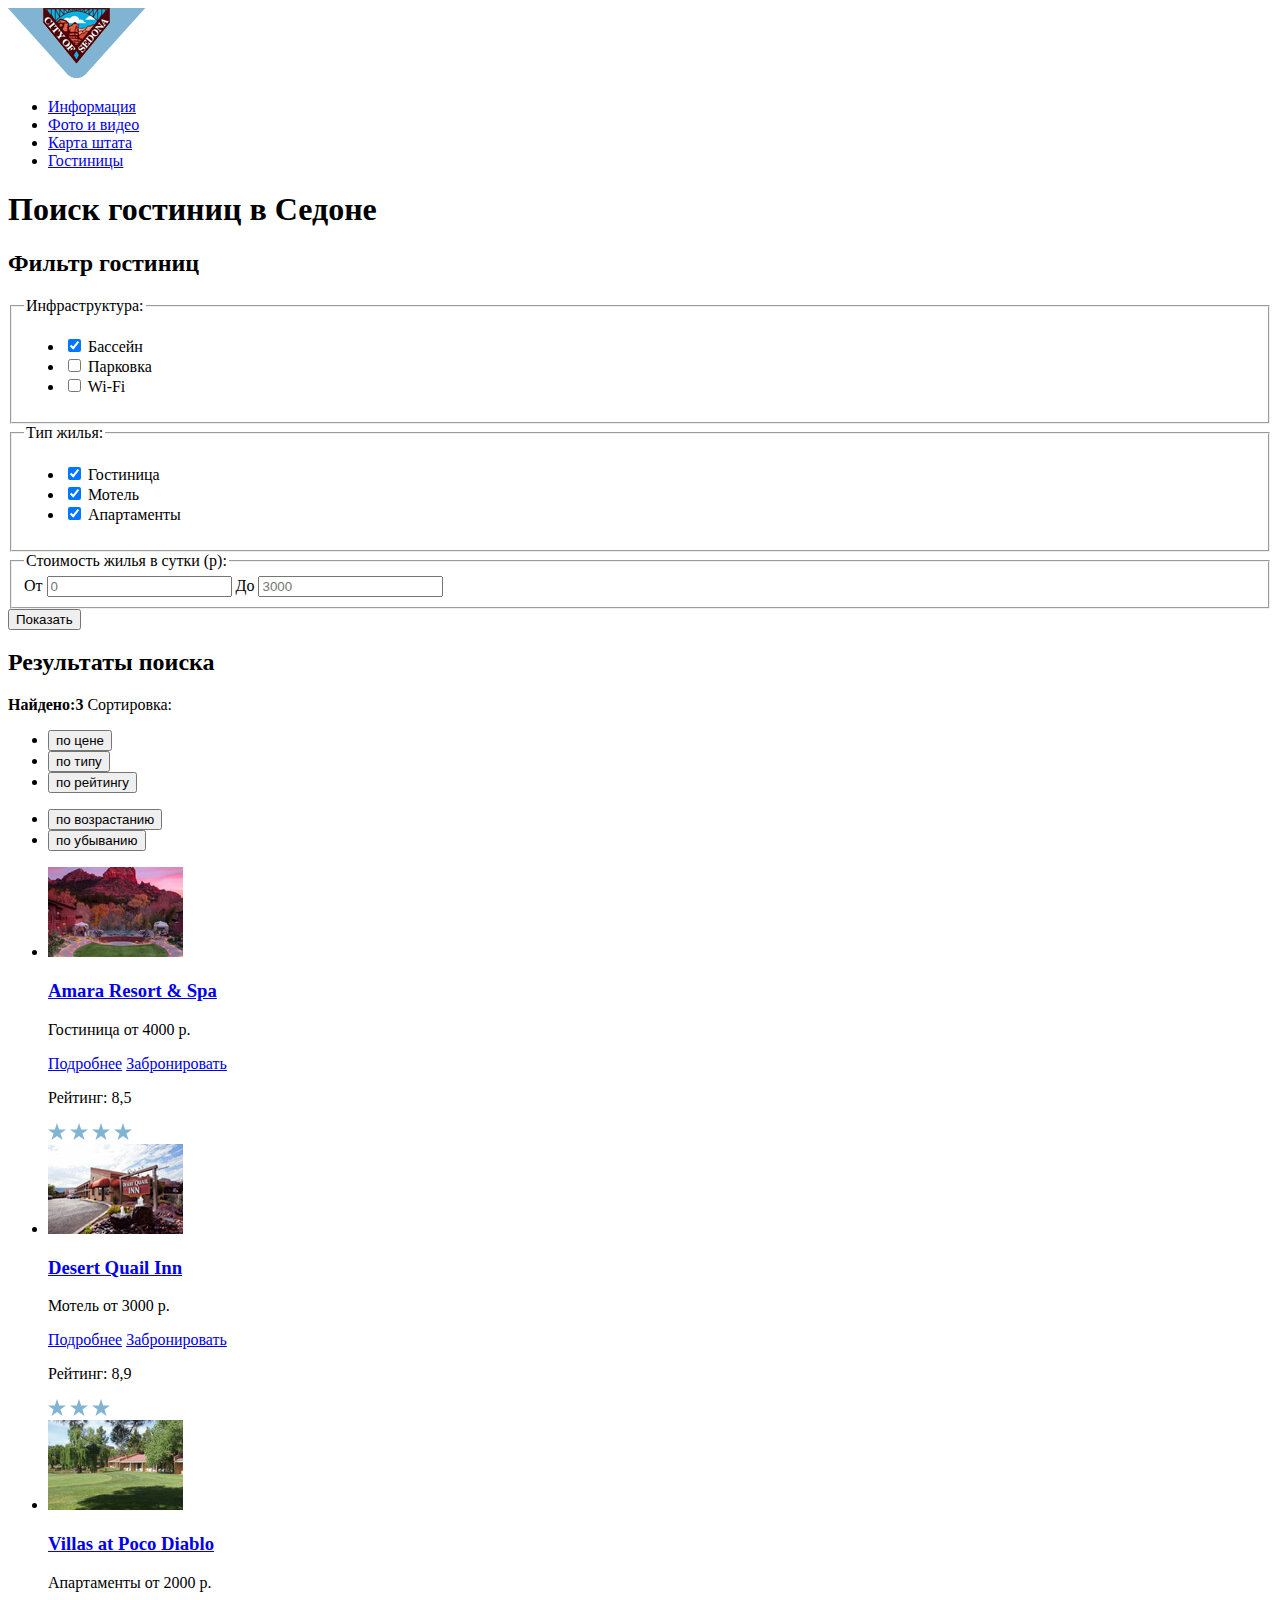
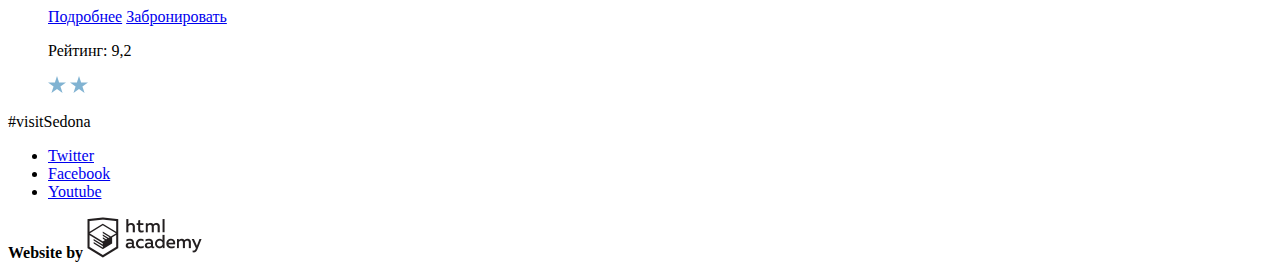
==== catalog.html @ 4663e6ba "Исправлены кнопки и метод формы" ====
<!DOCTYPE html>
<html lang="ru">
  <head>
    <meta charset="utf-8">
    <title>HTML Academy: Седона</title>
  </head>
  <body>
    <header class="main-header">
      <nav class="main-navigation">
        <a class="main-header-logo" href="index.html">
          <img src="img/logo.png" width="138" height="70" alt="Логотип Седоны">
        </a>
        <ul class="site-navigation">
          <li><a href="#">Информация</a></li>
          <li><a href="#">Фото и видео</a></li>
          <li><a href="#">Карта штата</a></li>
          <li class="site-navigation-current"><a href="catalog.html">Гостиницы</a></li>
        </ul>
      </nav>
    </header>
    <main class="container">
      <h1 class="visually-hidden">Поиск гостиниц в Седоне</h1>
      <section class="filters">
        <h2 class="visually-hidden">Фильтр гостиниц</h2>
        <form class="filter" action="https://echo.htmlacademy.ru" method="get">
          <fieldset>
            <legend>Инфраструктура:</legend>
            <ul>
              <li class="filter-option">
                <input class="visually-hidden filter-input" type="checkbox" name="swimming-pool" id="swimming-pool" checked>
                <label for="swimming-pool"> Бассейн</label>
              </li>
              <li class="filter-option">
                  <input class="visually-hidden filter-input" type="checkbox" name="parking" id="parking">
                  <label for="parking">Парковка</label>
              </li>
              <li class="filter-option">
                  <input class="visually-hidden filter-input" type="checkbox" name="internet" id="internet">
                  <label for="internet">Wi-Fi</label>
              </li>
            </ul>
          </fieldset>
          <fieldset>
            <legend>Тип жилья:</legend>
            <ul>
              <li class="filter-option">
                <input class="visually-hidden filter-input" type="checkbox" name="hotel" id="hotel" checked>
                <label for="hotel">Гостиница</label>
              </li>
              <li class="filter-option">
                  <input class="visually-hidden filter-input" type="checkbox" name="motel" id="motel" checked>
                  <label for="motel">Мотель</label>
              </li>
              <li class="filter-option">
                  <input class="visually-hidden filter-input" type="checkbox" name="appartament" id="appartament" checked>
                  <label for="appartament">Апартаменты</label>
              </li>
            </ul>
          </fieldset>
          <fieldset>
            <legend>Стоимость жилья в сутки (р):</legend>
            <label for="min-price">От</label>
            <input type="number" name="min-price" id="min-price" placeholder="0" min="0">
            <label for="max-price">До</label>
            <input type="number" name="max-price" id="max-price" placeholder="3000" min="0">
            <div class="range"></div>
          </fieldset>
          <button type="submit" class="results-button">Показать</button>
        </form>
      </section>
      <section class="results">
        <h2 class="visually-hidden">Результаты поиска</h2>
        <b>Найдено:3</b>
        <span>Сортировка:</span>
        <ul class="sorting-method">
          <li><button class="current-method" type="button">по цене</button></li>
          <li><button type="button">по типу</button></li>
          <li><button type="button">по рейтингу</button></li>
        </ul>
        <ul class="sorting-settings">
          <li><button class="current-settings" type="button">по возрастанию</button></li>
          <li><button type="button">по убыванию</button></li>
        </ul>
        <ul class="results-list">
          <li class="result-item">
            <a href="#"><img src="img/hotel-1.jpg" width="135" height="90" alt="гостиница Amara Resort & Spa"></a>
            <div class="item-description">
              <h3><a href="#">Amara Resort & Spa</a></h3>
              <p>
                <span>Гостиница</span>
                <span>от 4000 р.</span>
              </p>
              <a class="button more-button" href="#">Подробнее</a>
              <a class="button book-button" href="#">Забронировать</a>
            </div>
            <div class="item-ratings">
              <p>Рейтинг: 8,5</p>
              <div class="star-rating">
                <img src="img/★.svg" width="18" height="17" alt="4 stars">
                <img src="img/★.svg" width="18" height="17" alt="">
                <img src="img/★.svg" width="18" height="17" alt="">
                <img src="img/★.svg" width="18" height="17" alt="">
              </div>
            </div>
          </li>
          <li class="result-item">
            <a href="#"><img src="img/hotel-2.jpg" width="135" height="90" alt="мотель Desert Quail Inn"></a>
            <div class="item-description">
              <h3><a href="#">Desert Quail Inn</a></h3>
              <p>
                <span>Мотель</span>
                <span>от 3000 р.</span>
              </p>
              <a class="button more-button" href="#">Подробнее</a>
              <a class="button book-button" href="#">Забронировать</a>
            </div>
            <div class="item-ratings">
              <p>Рейтинг: 8,9</p>
              <div class="star-rating">
                <img src="img/★.svg" width="18" height="17" alt="3 stars">
                <img src="img/★.svg" width="18" height="17" alt="">
                <img src="img/★.svg" width="18" height="17" alt="">
              </div>
            </div>
          </li>
          <li class="result-item">
            <a href="#"><img src="img/hotel-3.jpg" width="135" height="90" alt="апартаменты Villas at Poco Diablo"></a>
            <div class="item-description">
              <h3><a href="#">Villas at Poco Diablo</a></h3>
              <p>
                <span>Апартаменты</span>
                <span>от 2000 р.</span>
              </p>
              <a class="button more-button" href="#">Подробнее</a>
              <a class="button book-button" href="#">Забронировать</a>
            </div>
            <div class="item-ratings">
              <p>Рейтинг: 9,2</p>
              <div class="star-rating">
                <img src="img/★.svg" width="18" height="17" alt="2 stars">
                <img src="img/★.svg" width="18" height="17" alt="">
              </div>
            </div>
          </li>
        </ul>
      </section>
    </main>

    <footer class="main-footer">
      <p class="footer-tag">#visitSedona</p>
      <ul class="footer-social">
          <li><a class="social-button" href="#">Twitter</a></li>
          <li><a class="social-button" href="#">Facebook</a></li>
          <li><a class="social-button" href="#">Youtube</a></li>
      </ul>
      <p class="footer-copyright">
        <b>Website by</b>
        <a href="https://htmlacademy.ru/intensive/htmlcss"><img src="img/academy-logo.png" width="115" height="41" alt="Страница HTML Academy"></a>
      </p>
    </footer>
  </body>
</html>
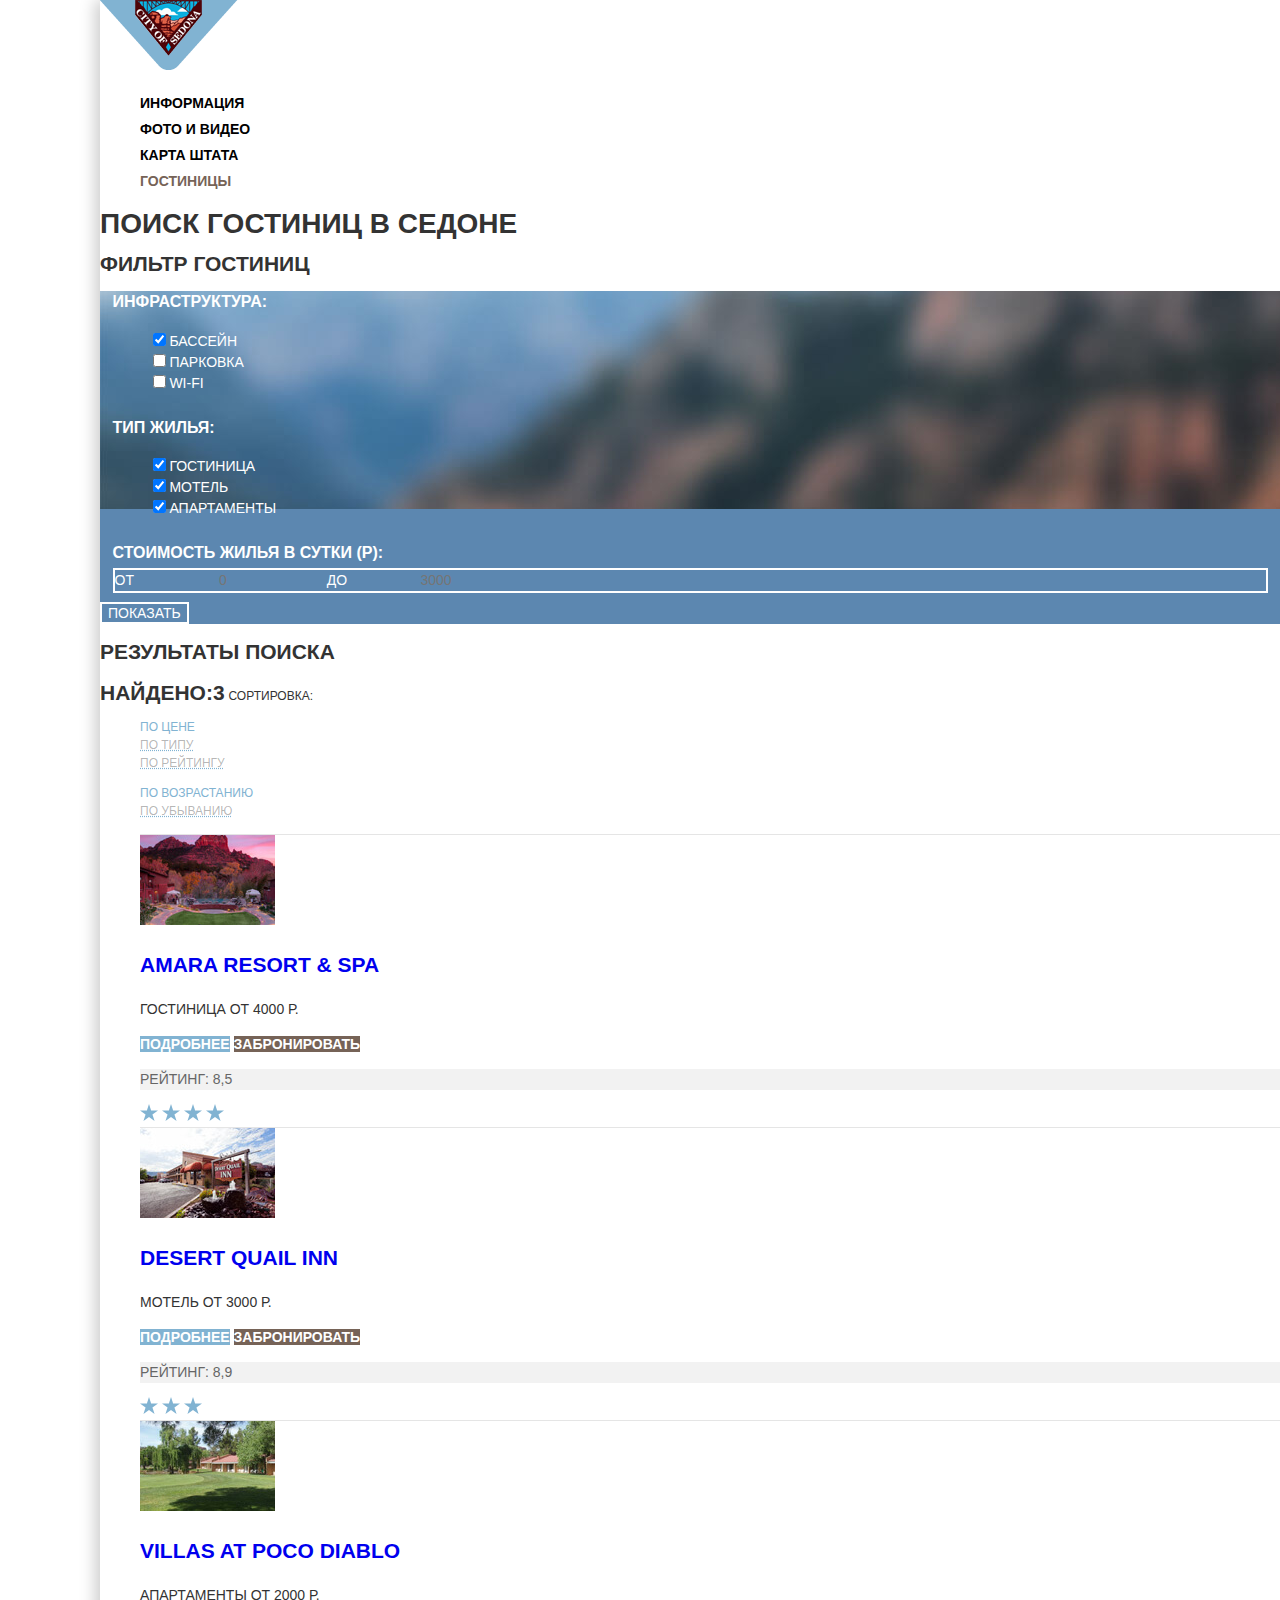
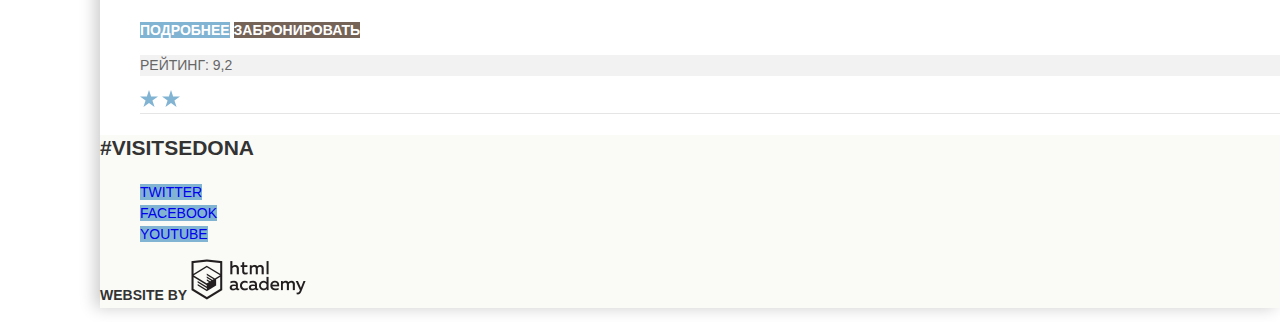
==== commit 765a382f: "Сделана базовая стилизация" ====
--- a/catalog.html
+++ b/catalog.html
@@ -3,160 +3,169 @@
   <head>
     <meta charset="utf-8">
     <title>HTML Academy: Седона</title>
+    <link href="https://fonts.googleapis.com/css?family=PT+Sans:400,700&amp;subset=cyrillic" rel="stylesheet">
+    <link rel="stylesheet" href="css/normalize.css">
+    <link rel="stylesheet" href="css/style.css">
   </head>
   <body>
-    <header class="main-header">
-      <nav class="main-navigation">
-        <a class="main-header-logo" href="index.html">
-          <img src="img/logo.png" width="138" height="70" alt="Логотип Седоны">
-        </a>
-        <ul class="site-navigation">
-          <li><a href="#">Информация</a></li>
-          <li><a href="#">Фото и видео</a></li>
-          <li><a href="#">Карта штата</a></li>
-          <li class="site-navigation-current"><a href="catalog.html">Гостиницы</a></li>
-        </ul>
-      </nav>
-    </header>
-    <main class="container">
-      <h1 class="visually-hidden">Поиск гостиниц в Седоне</h1>
-      <section class="filters">
-        <h2 class="visually-hidden">Фильтр гостиниц</h2>
-        <form class="filter" action="https://echo.htmlacademy.ru" method="get">
-          <fieldset>
-            <legend>Инфраструктура:</legend>
-            <ul>
-              <li class="filter-option">
-                <input class="visually-hidden filter-input" type="checkbox" name="swimming-pool" id="swimming-pool" checked>
-                <label for="swimming-pool"> Бассейн</label>
+    <div class="background-shadow">
+        <div class="catalog-content">
+        <header class="main-header">
+          <nav class="main-navigation">
+            <a class="main-header-logo" href="index.html">
+              <img src="img/logo.png" width="138" height="70" alt="Логотип Седоны">
+            </a>
+            <ul class="site-navigation">
+              <li><a href="#">Информация</a></li>
+              <li><a href="#">Фото и видео</a></li>
+              <li><a href="#">Карта штата</a></li>
+              <li class="site-navigation-current"><a>Гостиницы</a></li>
+            </ul>
+          </nav>
+        </header>
+        <main class="container">
+          <h1 class="visually-hidden">Поиск гостиниц в Седоне</h1>
+          <section class="filters">
+            <h2 class="visually-hidden">Фильтр гостиниц</h2>
+            <form class="filter" action="https://echo.htmlacademy.ru" method="get">
+              <fieldset>
+                <legend>Инфраструктура:</legend>
+                <ul>
+                  <li class="filter-option">
+                    <input class="visually-hidden filter-input" type="checkbox" name="swimming-pool" id="swimming-pool" checked>
+                    <label for="swimming-pool"> Бассейн</label>
+                  </li>
+                  <li class="filter-option">
+                      <input class="visually-hidden filter-input" type="checkbox" name="parking" id="parking">
+                      <label for="parking">Парковка</label>
+                  </li>
+                  <li class="filter-option">
+                      <input class="visually-hidden filter-input" type="checkbox" name="internet" id="internet">
+                      <label for="internet">Wi-Fi</label>
+                  </li>
+                </ul>
+              </fieldset>
+              <fieldset>
+                <legend>Тип жилья:</legend>
+                <ul>
+                  <li class="filter-option">
+                    <input class="visually-hidden filter-input" type="checkbox" name="hotel" id="hotel" checked>
+                    <label for="hotel">Гостиница</label>
+                  </li>
+                  <li class="filter-option">
+                      <input class="visually-hidden filter-input" type="checkbox" name="motel" id="motel" checked>
+                      <label for="motel">Мотель</label>
+                  </li>
+                  <li class="filter-option">
+                      <input class="visually-hidden filter-input" type="checkbox" name="appartament" id="appartament" checked>
+                      <label for="appartament">Апартаменты</label>
+                  </li>
+                </ul>
+              </fieldset>
+              <fieldset>
+                <legend>Стоимость жилья в сутки (р):</legend>
+                <div class="filter-group">
+                  <label for="min-price">От</label>
+                  <input class="filter-range" type="number" name="min-price" id="min-price" placeholder="0" min="0">
+                  <label for="max-price">До</label>
+                  <input class="filter-range" type="number" name="max-price" id="max-price" placeholder="3000" min="0">
+                </div>
+                <div class="range"></div>
+              </fieldset>
+              <button type="submit" class="results-button">Показать</button>
+            </form>
+          </section>
+          <section class="results">
+            <h2 class="visually-hidden">Результаты поиска</h2>
+            <b>Найдено:3</b>
+            <span>Сортировка:</span>
+            <ul class="sorting-settings">
+              <li><a class="current-sorting">по цене</a></li>
+              <li><a class="sorting-button" href="#">по типу</a></li>
+              <li><a class="sorting-button" href="#">по рейтингу</a></li>
+            </ul>
+            <ul class="sorting-settings">
+              <li class="current-sorting"><a>по возрастанию</a></li>
+              <li><a class="sorting-button" href="#">по убыванию</a></li>
+            </ul>
+            <ul class="results-list">
+              <li class="result-item">
+                <a href="#"><img src="img/hotel-1.jpg" width="135" height="90" alt="гостиница Amara Resort & Spa"></a>
+                <div class="item-description">
+                  <h3 class="item-name"><a href="#">Amara Resort & Spa</a></h3>
+                  <p>
+                    <span>Гостиница</span>
+                    <span>от 4000 р.</span>
+                  </p>
+                  <a class="more-button" href="#">Подробнее</a>
+                  <a class="book-button" href="#">Забронировать</a>
+                </div>
+                <div class="item-ratings">
+                  <p>Рейтинг: 8,5</p>
+                  <div class="star-rating">
+                    <img src="img/★.svg" width="18" height="17" alt="4 stars">
+                    <img src="img/★.svg" width="18" height="17" alt="">
+                    <img src="img/★.svg" width="18" height="17" alt="">
+                    <img src="img/★.svg" width="18" height="17" alt="">
+                  </div>
+                </div>
               </li>
-              <li class="filter-option">
-                  <input class="visually-hidden filter-input" type="checkbox" name="parking" id="parking">
-                  <label for="parking">Парковка</label>
+              <li class="result-item">
+                <a href="#"><img src="img/hotel-2.jpg" width="135" height="90" alt="мотель Desert Quail Inn"></a>
+                <div class="item-description">
+                  <h3 class="item-name"><a href="#">Desert Quail Inn</a></h3>
+                  <p>
+                    <span>Мотель</span>
+                    <span>от 3000 р.</span>
+                  </p>
+                  <a class="more-button" href="#">Подробнее</a>
+                  <a class="book-button" href="#">Забронировать</a>
+                </div>
+                <div class="item-ratings">
+                  <p>Рейтинг: 8,9</p>
+                  <div class="star-rating">
+                    <img src="img/★.svg" width="18" height="17" alt="3 stars">
+                    <img src="img/★.svg" width="18" height="17" alt="">
+                    <img src="img/★.svg" width="18" height="17" alt="">
+                  </div>
+                </div>
               </li>
-              <li class="filter-option">
-                  <input class="visually-hidden filter-input" type="checkbox" name="internet" id="internet">
-                  <label for="internet">Wi-Fi</label>
+              <li class="result-item">
+                <a href="#"><img src="img/hotel-3.jpg" width="135" height="90" alt="апартаменты Villas at Poco Diablo"></a>
+                <div class="item-description">
+                  <h3 class="item-name"><a href="#">Villas at Poco Diablo</a></h3>
+                  <p>
+                    <span>Апартаменты</span>
+                    <span>от 2000 р.</span>
+                  </p>
+                  <a class="button more-button" href="#">Подробнее</a>
+                  <a class="button book-button" href="#">Забронировать</a>
+                </div>
+                <div class="item-ratings">
+                  <p>Рейтинг: 9,2</p>
+                  <div class="star-rating">
+                    <img src="img/★.svg" width="18" height="17" alt="2 stars">
+                    <img src="img/★.svg" width="18" height="17" alt="">
+                  </div>
+                </div>
               </li>
             </ul>
-          </fieldset>
-          <fieldset>
-            <legend>Тип жилья:</legend>
-            <ul>
-              <li class="filter-option">
-                <input class="visually-hidden filter-input" type="checkbox" name="hotel" id="hotel" checked>
-                <label for="hotel">Гостиница</label>
-              </li>
-              <li class="filter-option">
-                  <input class="visually-hidden filter-input" type="checkbox" name="motel" id="motel" checked>
-                  <label for="motel">Мотель</label>
-              </li>
-              <li class="filter-option">
-                  <input class="visually-hidden filter-input" type="checkbox" name="appartament" id="appartament" checked>
-                  <label for="appartament">Апартаменты</label>
-              </li>
-            </ul>
-          </fieldset>
-          <fieldset>
-            <legend>Стоимость жилья в сутки (р):</legend>
-            <label for="min-price">От</label>
-            <input type="number" name="min-price" id="min-price" placeholder="0" min="0">
-            <label for="max-price">До</label>
-            <input type="number" name="max-price" id="max-price" placeholder="3000" min="0">
-            <div class="range"></div>
-          </fieldset>
-          <button type="submit" class="results-button">Показать</button>
-        </form>
-      </section>
-      <section class="results">
-        <h2 class="visually-hidden">Результаты поиска</h2>
-        <b>Найдено:3</b>
-        <span>Сортировка:</span>
-        <ul class="sorting-method">
-          <li><button class="current-method" type="button">по цене</button></li>
-          <li><button type="button">по типу</button></li>
-          <li><button type="button">по рейтингу</button></li>
-        </ul>
-        <ul class="sorting-settings">
-          <li><button class="current-settings" type="button">по возрастанию</button></li>
-          <li><button type="button">по убыванию</button></li>
-        </ul>
-        <ul class="results-list">
-          <li class="result-item">
-            <a href="#"><img src="img/hotel-1.jpg" width="135" height="90" alt="гостиница Amara Resort & Spa"></a>
-            <div class="item-description">
-              <h3><a href="#">Amara Resort & Spa</a></h3>
-              <p>
-                <span>Гостиница</span>
-                <span>от 4000 р.</span>
-              </p>
-              <a class="button more-button" href="#">Подробнее</a>
-              <a class="button book-button" href="#">Забронировать</a>
-            </div>
-            <div class="item-ratings">
-              <p>Рейтинг: 8,5</p>
-              <div class="star-rating">
-                <img src="img/★.svg" width="18" height="17" alt="4 stars">
-                <img src="img/★.svg" width="18" height="17" alt="">
-                <img src="img/★.svg" width="18" height="17" alt="">
-                <img src="img/★.svg" width="18" height="17" alt="">
-              </div>
-            </div>
-          </li>
-          <li class="result-item">
-            <a href="#"><img src="img/hotel-2.jpg" width="135" height="90" alt="мотель Desert Quail Inn"></a>
-            <div class="item-description">
-              <h3><a href="#">Desert Quail Inn</a></h3>
-              <p>
-                <span>Мотель</span>
-                <span>от 3000 р.</span>
-              </p>
-              <a class="button more-button" href="#">Подробнее</a>
-              <a class="button book-button" href="#">Забронировать</a>
-            </div>
-            <div class="item-ratings">
-              <p>Рейтинг: 8,9</p>
-              <div class="star-rating">
-                <img src="img/★.svg" width="18" height="17" alt="3 stars">
-                <img src="img/★.svg" width="18" height="17" alt="">
-                <img src="img/★.svg" width="18" height="17" alt="">
-              </div>
-            </div>
-          </li>
-          <li class="result-item">
-            <a href="#"><img src="img/hotel-3.jpg" width="135" height="90" alt="апартаменты Villas at Poco Diablo"></a>
-            <div class="item-description">
-              <h3><a href="#">Villas at Poco Diablo</a></h3>
-              <p>
-                <span>Апартаменты</span>
-                <span>от 2000 р.</span>
-              </p>
-              <a class="button more-button" href="#">Подробнее</a>
-              <a class="button book-button" href="#">Забронировать</a>
-            </div>
-            <div class="item-ratings">
-              <p>Рейтинг: 9,2</p>
-              <div class="star-rating">
-                <img src="img/★.svg" width="18" height="17" alt="2 stars">
-                <img src="img/★.svg" width="18" height="17" alt="">
-              </div>
-            </div>
-          </li>
-        </ul>
-      </section>
-    </main>
+          </section>
+        </main>
 
-    <footer class="main-footer">
-      <p class="footer-tag">#visitSedona</p>
-      <ul class="footer-social">
-          <li><a class="social-button" href="#">Twitter</a></li>
-          <li><a class="social-button" href="#">Facebook</a></li>
-          <li><a class="social-button" href="#">Youtube</a></li>
-      </ul>
-      <p class="footer-copyright">
-        <b>Website by</b>
-        <a href="https://htmlacademy.ru/intensive/htmlcss"><img src="img/academy-logo.png" width="115" height="41" alt="Страница HTML Academy"></a>
-      </p>
-    </footer>
+        <footer class="main-footer">
+          <p class="footer-tag">#visitSedona</p>
+          <ul class="footer-social">
+              <li><a class="social-button" href="#">Twitter</a></li>
+              <li><a class="social-button" href="#">Facebook</a></li>
+              <li><a class="social-button" href="#">Youtube</a></li>
+          </ul>
+          <p class="footer-copyright">
+            <b>Website by</b>
+            <a href="https://htmlacademy.ru/intensive/htmlcss"><img src="img/academy-logo.png" width="115" height="41" alt="Страница HTML Academy"></a>
+          </p>
+        </footer>
+      </div>
+    </div>
   </body>
 </html>
--- a/css/style.css
+++ b/css/style.css
@@ -0,0 +1,409 @@
+body {
+  margin: 0;
+  padding: 0;
+
+  font-family: "PT Sans Regular", Arial, sans-serif;
+  font-size: 14px;
+  line-height: 21px;
+  color: #333333;
+  text-transform: uppercase;
+}
+/* margin добавила, чтобы была видна тень. Не забыть убрать! */
+.background-shadow {
+  margin-left: 100px;
+  box-shadow: -5px 0px 15px 0 rgba(0, 1, 1, 0.2);
+}
+
+a {
+  text-decoration: none;
+}
+
+.main-navigation {
+  background-color: #ffffff;
+}
+
+.site-navigation {
+  font-weight: bold;
+  line-height: 26px;
+  color: #000000;
+}
+
+.site-navigation {
+  list-style: none;
+}
+
+.site-navigation a {
+  color: #000000;
+}
+
+.site-navigation a:hover,
+.site-navigation a:focus {
+  color: #81b3d2;
+}
+
+.site-navigation a:active {
+  color: rgba(0, 0, 0, 0.3)
+}
+
+.intro-photo {
+  width: 1200px;
+  height: 510px;
+  background-color: #ffffff;
+  background-image: url("../img/background-index.jpg");
+  background-position: center;
+  background-repeat: no-repeat;
+}
+
+.features {
+  background-color: #ffffff;
+}
+
+.features > p:first-of-type {
+  font-size: 21px;
+  line-height: 26px;
+  font-weight: bold;
+  text-align: center;
+}
+
+.features > p:nth-of-type(2) {
+  line-height: 26px;
+  text-align: center;
+}
+
+.features-list {
+  list-style: none;
+}
+
+.features-block {
+  text-align: center;
+}
+
+.features-block h3 {
+  font-size: 21px;
+  font-weight: bold;
+  line-height: 21px;
+}
+
+.features-block.colored {
+  color: #ffffff;
+
+  background-color: #81b3d2;
+}
+
+.features-block.other {
+  background-color: #eeeeee;
+}
+
+.recommendations-list {
+  color:#333333;
+  list-style: none;
+
+  background-color: #ffffff;
+}
+
+.recommendations-item h4 {
+  font-size: 21px;
+  font-weight: bold;
+  line-height: 21px;
+}
+
+.recommendations-item p {
+  font-size: 14px;
+  line-height: 21px;
+}
+
+.search p:first-of-type {
+  font-size: 30px;
+  font-weight: bold;
+  line-height: 36px;
+}
+
+.search p:nth-of-type(2) {
+  line-height: 24px;
+}
+
+.open-button {
+  font-size: 21px;
+  line-height: 26px;
+  color: #ffffff;
+  text-align: center;
+
+  background-color: #766357;
+  border: none;
+}
+
+.open-button:focus,
+.open-button:hover {
+  background-color: #604e43;
+  box-shadow: 0 10px 20px 0 rgba(0, 1, 1, 0.25)
+}
+
+
+
+.open-button:active {
+  color: #918984;
+
+  background-color: #503e33;
+}
+
+.main-footer {
+  background-color: rgba(249, 251, 246, 0.9);
+}
+
+.footer-tag {
+  font-size: 21px;
+  font-weight: bold;
+  line-height: 26px;
+}
+
+.footer-social {
+  list-style: none;
+}
+
+.social-button {
+  background-color: #81b3d2;
+}
+
+.social-button:hover,
+.social-button:focus {
+  background-color: #669ec0;
+}
+
+.social-button:active {
+  background-color: #5496bd;
+}
+
+.footer-copyright {
+  line-height: 26px;
+}
+
+.modal-search {
+  font-weight: bold;
+  line-height: 26px;
+  color: #000000;
+
+  background-color: #ffffff;
+  box-shadow: 0 5px 15px 0 rgba(0, 1, 1, 0.25);
+}
+
+.modal-search input {
+  background-color: #f2f2f2;
+  border: none;
+}
+
+.modal-search input:hover {
+  background-color: #ebebeb;
+}
+
+.modal-search input:focus {
+  background-color: #ffffff;
+  border: 2px solid #e5e5e5;
+}
+
+.modal-search input[placeholder] {
+  text-transform: uppercase;
+  font-weight: bold;
+}
+
+input[type="number"] {
+  text-align: center;
+}
+
+.add-button,
+.subtract-button {
+  background-color: #f2f2f2;
+  border: none;
+}
+
+.modal-button {
+  font-size: 21px;
+  text-align: center;
+  color: #ffffff;
+
+  background-color: #81b3d2;
+  border: none;
+}
+
+.modal-button:hover,
+.modal-button:focus {
+  background-color: #669ec0;
+}
+
+.modal-button:active {
+  color: rgba(255, 255, 255, 0.302);
+  background-color: #5496bd;
+}
+
+
+/* Оформление страницы каталога */
+
+.catalog-content {
+  background-color: #ffffff;
+}
+
+.site-navigation-current a,
+.site-navigation-current a:hover,
+.site-navigation-current a:focus,
+.site-navigation-current a:active {
+  color: #766357;
+}
+
+.filter {
+  color: #ffffff;
+
+  background-color: #5c87b0;
+  background-image: url("../img/background-hotels.jpg");
+  background-position: 0 0;
+  background-repeat: no-repeat;
+}
+
+.filter fieldset {
+  border: none;
+}
+
+.filter legend {
+  font-size: 16px;
+  font-weight: bold;
+}
+
+.filter ul {
+  list-style: none;
+}
+
+.filter-option {
+  text-align: left;
+}
+
+.filter-input:disabled + label {
+  opacity: 0.5;
+}
+
+.filter-range {
+  background-color: transparent;
+  border: none;
+}
+
+
+.filter-range[placeholder] {
+  color: #ffffff;
+}
+
+.filter-group {
+  border: 2px solid #ffffff;
+}
+
+.results-button {
+  text-transform: uppercase;
+  color: #ffffff;
+
+  background-color: transparent;
+  border: 2px solid #ffffff;
+}
+
+.results > b {
+  font-size: 21px;
+  font-weight: bold;
+  line-height: 26px;
+}
+.results > span {
+  font-size: 12px;
+  line-height: 18px;
+}
+
+.sorting-settings {
+  list-style: none;
+  font-size: 12px;
+  line-height: 18px;
+  color: rgba(0, 0, 0, 0.3);
+}
+
+.sorting-button {
+  color: rgba(0, 0, 0, 0.3);
+
+  text-decoration: underline;
+  text-decoration-style: dotted;
+  text-decoration-color: #81b3d2;
+}
+
+.sorting-button:hover,
+.sorting-button:focus {
+  color: #81b3d2;
+}
+
+.sorting-button:active {
+  color: #000000;
+  text-decoration: none;
+}
+
+.current-sorting {
+  color: #81b3d2;
+}
+
+.results-list {
+  list-style: none;
+}
+
+.result-item {
+  border-bottom: 1px solid #e5e5e5;
+}
+
+.result-item:first-of-type {
+  border-top: 1px solid #e5e5e5;
+}
+
+.item-name {
+  font-size: 21px;
+  font-weight: bold;
+  line-height: 26px;
+}
+
+.item-name a:hover,
+.item-name a:focus {
+  color: #81b3d2;
+}
+
+.item-name a:active {
+  color: rgba(0, 0, 0, 0.3);
+}
+
+.more-button {
+  font-weight: bold;
+  color: #ffffff;
+
+  background-color: #81b3d2;
+}
+
+.more-button:hover,
+.more-button:focus {
+  background-color: #669ec0;
+}
+
+.more-button:active {
+  color: rgba(255, 255, 255, 0.3);
+
+  background-color: #5496bd;
+}
+
+.book-button {
+  font-weight: bold;
+  color: #ffffff;
+
+  background-color: #766357;
+}
+
+.book-button:hover,
+.book-button:focus {
+  background-color: #604e43;
+}
+
+.book-button:active {
+  color: rgba(255, 255, 255, 0.3);
+
+  background-color: #503e33;
+}
+
+.item-ratings > p {
+  color: #666666;
+
+  background-color: #f2f2f2;
+}
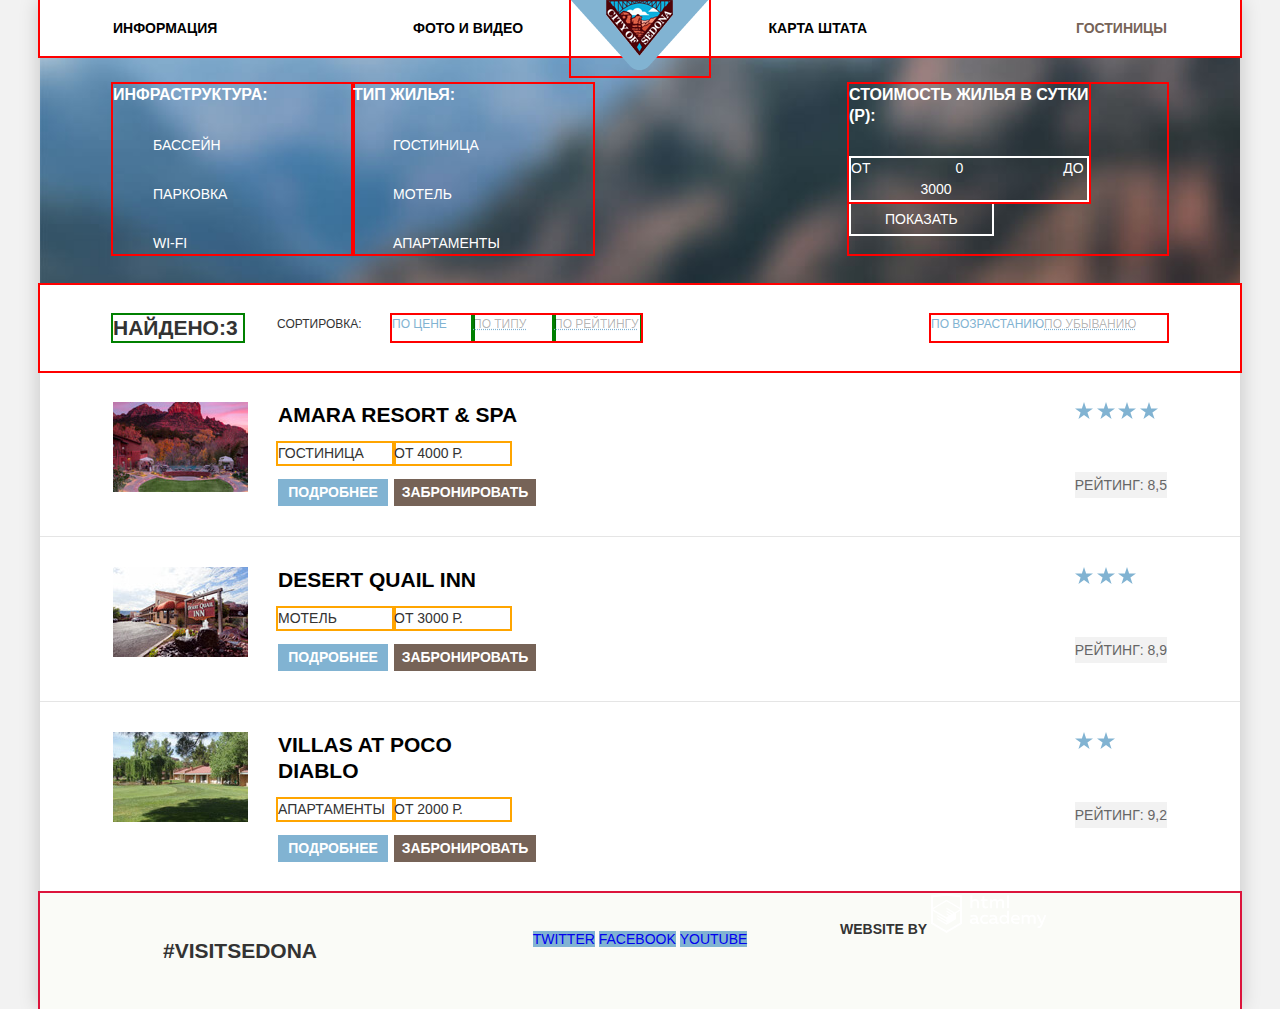
==== commit 20192886: "Сделана сетка страниц" ====
--- a/catalog.html
+++ b/catalog.html
@@ -8,8 +8,8 @@
     <link rel="stylesheet" href="css/style.css">
   </head>
   <body>
-    <div class="background-shadow">
-        <div class="catalog-content">
+    <div class="page-content">
+      <div class="catalog-content">
         <header class="main-header">
           <nav class="main-navigation">
             <a class="main-header-logo" href="index.html">
@@ -62,91 +62,101 @@
                   </li>
                 </ul>
               </fieldset>
-              <fieldset>
-                <legend>Стоимость жилья в сутки (р):</legend>
-                <div class="filter-group">
-                  <label for="min-price">От</label>
-                  <input class="filter-range" type="number" name="min-price" id="min-price" placeholder="0" min="0">
-                  <label for="max-price">До</label>
-                  <input class="filter-range" type="number" name="max-price" id="max-price" placeholder="3000" min="0">
-                </div>
-                <div class="range"></div>
-              </fieldset>
-              <button type="submit" class="results-button">Показать</button>
+              <div class="filter-column">
+                <fieldset>
+                  <legend>Стоимость жилья в сутки (р):</legend>
+                  <div class="filter-group">
+                    <label for="min-price">От</label>
+                    <input class="filter-range" type="number" name="min-price" id="min-price" placeholder="0" min="0">
+                    <label for="max-price">До</label>
+                    <input class="filter-range" type="number" name="max-price" id="max-price" placeholder="3000" min="0">
+                  </div>
+                  <div class="range"></div>
+                </fieldset>
+                <button type="submit" class="results-button">Показать</button>
+              </div>
             </form>
           </section>
           <section class="results">
-            <h2 class="visually-hidden">Результаты поиска</h2>
-            <b>Найдено:3</b>
-            <span>Сортировка:</span>
-            <ul class="sorting-settings">
-              <li><a class="current-sorting">по цене</a></li>
-              <li><a class="sorting-button" href="#">по типу</a></li>
-              <li><a class="sorting-button" href="#">по рейтингу</a></li>
-            </ul>
-            <ul class="sorting-settings">
-              <li class="current-sorting"><a>по возрастанию</a></li>
-              <li><a class="sorting-button" href="#">по убыванию</a></li>
-            </ul>
+            <div class="sorting-layout">
+              <h2 class="visually-hidden">Результаты поиска</h2>
+              <b>Найдено:3</b>
+              <span>Сортировка:</span>
+              <ul class="sorting-settings-1">
+                <li><a class="current-sorting">по цене</a></li>
+                <li><a class="sorting-button" href="#">по типу</a></li>
+                <li><a class="sorting-button" href="#">по рейтингу</a></li>
+              </ul>
+              <ul class="sorting-settings-2">
+                <li class="current-sorting"><a>по возрастанию</a></li>
+                <li><a class="sorting-button" href="#">по убыванию</a></li>
+              </ul>
+            </div>
             <ul class="results-list">
               <li class="result-item">
                 <a href="#"><img src="img/hotel-1.jpg" width="135" height="90" alt="гостиница Amara Resort & Spa"></a>
                 <div class="item-description">
                   <h3 class="item-name"><a href="#">Amara Resort & Spa</a></h3>
-                  <p>
+                  <p class="hotel-type">
                     <span>Гостиница</span>
                     <span>от 4000 р.</span>
                   </p>
-                  <a class="more-button" href="#">Подробнее</a>
-                  <a class="book-button" href="#">Забронировать</a>
+                  <div class="buttons-layout">
+                    <a class="more-button" href="#">Подробнее</a>
+                    <a class="book-button" href="#">Забронировать</a>
+                  </div>
                 </div>
                 <div class="item-ratings">
-                  <p>Рейтинг: 8,5</p>
                   <div class="star-rating">
                     <img src="img/★.svg" width="18" height="17" alt="4 stars">
                     <img src="img/★.svg" width="18" height="17" alt="">
                     <img src="img/★.svg" width="18" height="17" alt="">
                     <img src="img/★.svg" width="18" height="17" alt="">
                   </div>
+                  <p>Рейтинг: 8,5</p>
                 </div>
               </li>
               <li class="result-item">
                 <a href="#"><img src="img/hotel-2.jpg" width="135" height="90" alt="мотель Desert Quail Inn"></a>
                 <div class="item-description">
                   <h3 class="item-name"><a href="#">Desert Quail Inn</a></h3>
-                  <p>
+                  <p class="hotel-type">
                     <span>Мотель</span>
                     <span>от 3000 р.</span>
                   </p>
-                  <a class="more-button" href="#">Подробнее</a>
-                  <a class="book-button" href="#">Забронировать</a>
+                  <div class="buttons-layout">
+                      <a class="more-button" href="#">Подробнее</a>
+                      <a class="book-button" href="#">Забронировать</a>
+                  </div>
                 </div>
                 <div class="item-ratings">
-                  <p>Рейтинг: 8,9</p>
                   <div class="star-rating">
                     <img src="img/★.svg" width="18" height="17" alt="3 stars">
                     <img src="img/★.svg" width="18" height="17" alt="">
                     <img src="img/★.svg" width="18" height="17" alt="">
                   </div>
+                  <p>Рейтинг: 8,9</p>
                 </div>
               </li>
               <li class="result-item">
                 <a href="#"><img src="img/hotel-3.jpg" width="135" height="90" alt="апартаменты Villas at Poco Diablo"></a>
                 <div class="item-description">
                   <h3 class="item-name"><a href="#">Villas at Poco Diablo</a></h3>
-                  <p>
+                  <p class="hotel-type">
                     <span>Апартаменты</span>
                     <span>от 2000 р.</span>
                   </p>
-                  <a class="button more-button" href="#">Подробнее</a>
-                  <a class="button book-button" href="#">Забронировать</a>
+                  <div class="buttons-layout">
+                      <a class="more-button" href="#">Подробнее</a>
+                      <a class="book-button" href="#">Забронировать</a>
+                  </div>
                 </div>
                 <div class="item-ratings">
-                  <p>Рейтинг: 9,2</p>
                   <div class="star-rating">
                     <img src="img/★.svg" width="18" height="17" alt="2 stars">
                     <img src="img/★.svg" width="18" height="17" alt="">
                   </div>
+                  <p>Рейтинг: 9,2</p>
                 </div>
               </li>
             </ul>
@@ -162,7 +172,7 @@
           </ul>
           <p class="footer-copyright">
             <b>Website by</b>
-            <a href="https://htmlacademy.ru/intensive/htmlcss"><img src="img/academy-logo.png" width="115" height="41" alt="Страница HTML Academy"></a>
+            <a href="https://htmlacademy.ru/intensive/htmlcss"><img src="img/academy-logo.svg" width="115" height="41" alt="Страница HTML Academy"></a>
           </p>
         </footer>
       </div>
--- a/css/style.css
+++ b/css/style.css
@@ -7,11 +7,28 @@
   line-height: 21px;
   color: #333333;
   text-transform: uppercase;
-}
+
+  background-color: #f2f2f2;
+}
+
+.visually-hidden {
+  position: absolute;
+  width: 1px;
+  height: 1px;
+  margin: -1px;
+  border: 0;
+  padding: 0;
+  clip: rect(0 0 0 0);
+  overflow: hidden;
+}
+
 /* margin добавила, чтобы была видна тень. Не забыть убрать! */
-.background-shadow {
-  margin-left: 100px;
-  box-shadow: -5px 0px 15px 0 rgba(0, 1, 1, 0.2);
+.page-content {
+  min-width: 1200px;
+  width: 1200px;
+  margin: 0 auto;
+  background-color: #ffffff;
+  box-shadow: 0 0 20px  rgba(0, 1, 1, 0.2);
 }
 
 a {
@@ -20,16 +37,55 @@
 
 .main-navigation {
   background-color: #ffffff;
+
+  outline: 2px solid red;
+}
+
+.main-header-logo {
+  position: absolute;
+  left: calc(50% - 69px);
+
+  outline: 2px solid red;
+}
+
+.main-header-logo a {
+  outline: 2px solid red;
 }
 
 .site-navigation {
+  display: flex;
+  flex-wrap: wrap;
+  margin: 0;
+  padding: 0;
+
   font-weight: bold;
   line-height: 26px;
+
+  list-style: none;
   color: #000000;
-}
-
-.site-navigation {
-  list-style: none;
+  outline: 2px solid red;
+}
+
+.site-navigation li {
+  width: 227px;
+}
+
+.site-navigation li:first-child,
+.site-navigation li:nth-child(2) {
+  padding-left: 73px;
+  padding-top: 15px;
+  padding-bottom: 15px;
+
+  text-align: left;
+}
+
+.site-navigation li:nth-child(3),
+.site-navigation li:last-child {
+  padding-right: 73px;
+  padding-top: 15px;
+  padding-bottom: 15px;
+
+  text-align: right;
 }
 
 .site-navigation a {
@@ -48,7 +104,7 @@
 .intro-photo {
   width: 1200px;
   height: 510px;
-  background-color: #ffffff;
+  background-color: #5780a8;
   background-image: url("../img/background-index.jpg");
   background-position: center;
   background-repeat: no-repeat;
@@ -58,71 +114,170 @@
   background-color: #ffffff;
 }
 
-.features > p:first-of-type {
+.layout-block {
+  padding-top: 60px;
+  padding-bottom: 30px;
+
+  outline: 2px solid red;
+}
+
+.layout-block > p:first-of-type {
+  margin: 0;
+  padding-bottom: 30px;
+
   font-size: 21px;
   line-height: 26px;
   font-weight: bold;
   text-align: center;
-}
-
-.features > p:nth-of-type(2) {
+
+  outline: 2px solid yellow;
+}
+
+.layout-block > p:nth-of-type(2) {
+  margin: 0;
+
   line-height: 26px;
   text-align: center;
+
+  outline: 2px solid green;
 }
 
 .features-list {
+  display: flex;
+  flex-wrap: wrap;
+  margin: 0;
+  padding: 0;
+
   list-style: none;
 }
 
 .features-block {
   text-align: center;
-}
-
+  outline: 2px solid green;
+}
+
+.features-layout h3,
 .features-block h3 {
+  margin: 0;
+  padding: 0;
+
   font-size: 21px;
   font-weight: bold;
   line-height: 21px;
 }
 
+.features-layout {
+  width: 400px;
+}
+
 .features-block.colored {
+  display: flex;
+  flex-wrap: wrap;
+  width: 1200px;
+
   color: #ffffff;
 
   background-color: #81b3d2;
 }
 
+.features-block h3 {
+  padding-top: 50px;
+  padding-left: 125px;
+  padding-right: 125px;
+  padding-bottom: 25px;
+
+}
+
 .features-block.other {
+  padding-bottom: 60px;
+
   background-color: #eeeeee;
 }
 
+.features-block.other > p {
+  margin: 0;
+}
+
 .recommendations-list {
+  display: flex;
+  flex-wrap: wrap;
+  margin: 0;
+  padding: 0;
+
   color:#333333;
   list-style: none;
 
   background-color: #ffffff;
 }
 
+.recommendations-list li {
+  width: 400px;
+  padding-top: 165px;
+  outline: 2px solid green;
+}
+
 .recommendations-item h4 {
+  margin: 0;
+  padding-bottom: 30px;
+
   font-size: 21px;
   font-weight: bold;
   line-height: 21px;
 }
 
 .recommendations-item p {
+  margin: 0;
+  padding: 0;
+  padding-bottom: 85px;
+  padding-left: 55px;
+  padding-right: 55px;
+
   font-size: 14px;
   line-height: 21px;
 }
 
+.features-layout.backwards {
+  order: 1;
+}
+
+.features-block.other {
+  width: 400px;
+}
+
+.search {
+  padding-top: 55px;
+
+  outline: 2px solid red;
+}
+
+
 .search p:first-of-type {
+  margin: 0;
+  padding-bottom: 30px;
+
   font-size: 30px;
   font-weight: bold;
   line-height: 36px;
+  text-align: center;
+
+  outline: 2px solid green;
 }
 
 .search p:nth-of-type(2) {
+  margin: 0;
+  padding-bottom: 50px;
+
   line-height: 24px;
+  text-align: center;
 }
 
 .open-button {
+  display: block;
+  width: 588px;
+  margin-left: auto;
+  margin-right: auto;
+  padding: 30px 0;
+
   font-size: 21px;
   line-height: 26px;
   color: #ffffff;
@@ -130,6 +285,10 @@
 
   background-color: #766357;
   border: none;
+}
+
+.map {
+  outline: 2px solid green;
 }
 
 .open-button:focus,
@@ -138,8 +297,6 @@
   box-shadow: 0 10px 20px 0 rgba(0, 1, 1, 0.25)
 }
 
-
-
 .open-button:active {
   color: #918984;
 
@@ -147,18 +304,55 @@
 }
 
 .main-footer {
+  display: flex;
+  flex-wrap: wrap;
+  margin-top: -120px;
+
   background-color: rgba(249, 251, 246, 0.9);
+
+  outline: 2px solid crimson;
+}
+
+.main-footer > p {
+  margin: 0;
 }
 
 .footer-tag {
+  width: 400px;
+  padding: 45px 0;
   font-size: 21px;
   font-weight: bold;
   line-height: 26px;
+  text-align: center;
+
+  background-color: rgba(249, 251, 246, 0.9);
 }
 
 .footer-social {
+  width: 400px;
+  margin: 0;
+  padding: 0;
+  padding-top: 36px;
+  padding-bottom: 36px;
+
+  text-align: center;
+
   list-style: none;
-}
+  background-color: rgba(249, 251, 246, 0.9);
+}
+
+.footer-social li {
+  display: inline-block;
+}
+
+
+.footer-copyright {
+  width: 400px;
+  padding-bottom: 40px;
+
+  background-color: rgba(249, 251, 246, 0.9);
+}
+
 
 .social-button {
   background-color: #81b3d2;
@@ -178,6 +372,9 @@
 }
 
 .modal-search {
+  width: 570px;
+  padding: 55px;
+
   font-weight: bold;
   line-height: 26px;
   color: #000000;
@@ -186,10 +383,31 @@
   box-shadow: 0 5px 15px 0 rgba(0, 1, 1, 0.25);
 }
 
+.search-form > p {
+  width: 100%;
+  margin: 0;
+  padding: 0;
+  padding-bottom: 30px;
+}
+
+.search-columns > p {
+  width: 230px;
+}
+
+.search-form label {
+  padding-right: 18px;
+}
+
 .modal-search input {
+  padding-top: 8px;
+  padding-bottom: 8px;
+  padding-left: 12px;
+  padding-right: 9px;
+
   background-color: #f2f2f2;
   border: none;
 }
+
 
 .modal-search input:hover {
   background-color: #ebebeb;
@@ -203,6 +421,14 @@
 .modal-search input[placeholder] {
   text-transform: uppercase;
   font-weight: bold;
+}
+
+.modal-search input::-moz-placeholder {
+  color: #000000;
+}
+
+.modal-search input::-webkit-input-placeholder {
+  color: #000000;
 }
 
 input[type="number"] {
@@ -236,10 +462,6 @@
 
 
 /* Оформление страницы каталога */
-
-.catalog-content {
-  background-color: #ffffff;
-}
 
 .site-navigation-current a,
 .site-navigation-current a:hover,
@@ -249,29 +471,61 @@
 }
 
 .filter {
+  display: flex;
+  flex-wrap: wrap;
+  padding-top: 28px;
+  padding-left: 73px;
+  padding-right: 73px;
+  padding-bottom: 31px;
+
   color: #ffffff;
 
   background-color: #5c87b0;
   background-image: url("../img/background-hotels.jpg");
   background-position: 0 0;
   background-repeat: no-repeat;
+  background-size: cover;
 }
 
 .filter fieldset {
+  width: 240px;
+  margin: 0;
+  padding: 0;
+
   border: none;
+  outline: 2px solid red;
+}
+
+.filter-column {
+  width: 318px;
+  margin-left: 256px;
+
+  outline: 2px solid red;
 }
 
 .filter legend {
+  padding-bottom: 30px;
+
   font-size: 16px;
   font-weight: bold;
 }
 
 .filter ul {
+  margin: 0;
+  padding: 0;
+
   list-style: none;
 }
 
 .filter-option {
+  padding-bottom: 28px;
+  padding-left: 40px;
+
   text-align: left;
+}
+
+.filter-option:last-child {
+  padding-bottom: 0;
 }
 
 .filter-input:disabled + label {
@@ -288,11 +542,25 @@
   color: #ffffff;
 }
 
+.filter-range::-moz-placeholder {
+  color: #ffffff;
+}
+
+.filter-range::-webkit-input-placeholder {
+  color: #ffffff;
+}
+
 .filter-group {
   border: 2px solid #ffffff;
 }
 
 .results-button {
+  padding-top: 7px;
+  padding-bottom: 7px;
+  padding-left: 34px;
+  padding-right: 34px;
+
+
   text-transform: uppercase;
   color: #ffffff;
 
@@ -300,21 +568,74 @@
   border: 2px solid #ffffff;
 }
 
-.results > b {
+
+.sorting-layout {
+  display: flex;
+  flex-wrap: wrap;
+
+  padding-top: 30px;
+  padding-bottom: 30px;
+  padding-left: 73px;
+  padding-right: 73px;
+
+  outline: 2px solid red;
+}
+
+.sorting-layout > b {
+  width: 130px;
+  margin-right: 34px;
+
   font-size: 21px;
   font-weight: bold;
   line-height: 26px;
-}
-.results > span {
+  outline: 2px solid green;
+}
+
+.sorting-layout > span {
+  width: 90px;
+  margin-right: 25px;
+
   font-size: 12px;
   line-height: 18px;
 }
 
-.sorting-settings {
+.sorting-settings-1,
+.sorting-settings-2 {
+  margin: 0;
+  padding: 0;
+
+  font-size: 12px;
+
   list-style: none;
-  font-size: 12px;
   line-height: 18px;
   color: rgba(0, 0, 0, 0.3);
+
+  outline: 2px solid red;
+}
+
+.sorting-settings-1 {
+  display: flex;
+  flex-wrap: wrap;
+  width: 249px;
+  margin-right: auto;
+
+  outline: 2px solid red;
+}
+
+.sorting-settings-1 li {
+  width: 81px;
+
+  outline: 2px solid green;
+}
+
+.sorting-settings-1 li:last-of-type {
+  width: 86px;
+}
+
+.sorting-settings-2 {
+  display: flex;
+  flex-wrap: wrap;
+  width: 236px;
 }
 
 .sorting-button {
@@ -340,21 +661,64 @@
 }
 
 .results-list {
+  margin: 0;
+  padding: 0;
+
   list-style: none;
 }
 
 .result-item {
+  display: flex;
+  flex-wrap: wrap;
+  padding-top: 30px;
+  padding-bottom: 30px;
+  padding-left: 73px;
+  padding-right: 73px;
+
   border-bottom: 1px solid #e5e5e5;
+}
+
+.result-item > a {
+  width: 135px;
+  margin-right: 30px;
 }
 
 .result-item:first-of-type {
   border-top: 1px solid #e5e5e5;
 }
 
+.item-description {
+  width: 260px;
+  margin-right: auto;
+}
+
+.hotel-type {
+  display: flex;
+  flex-wrap: wrap;
+  margin: 0;
+  margin-bottom: 15px;
+  padding: 0;
+}
+
+.hotel-type span {
+  width: 116px;
+
+  outline: 2px solid orange
+}
+
+
+
 .item-name {
+  margin: 0;
+  padding-bottom: 15px;
+
   font-size: 21px;
   font-weight: bold;
   line-height: 26px;
+}
+
+.item-name a {
+  color: #000000;
 }
 
 .item-name a:hover,
@@ -366,9 +730,19 @@
   color: rgba(0, 0, 0, 0.3);
 }
 
+.buttons-layout {
+  display: flex;
+  flex-wrap: wrap;
+}
 .more-button {
-  font-weight: bold;
-  color: #ffffff;
+  width: 110px;
+  margin-right: 6px;
+  padding-top: 3px;
+  padding-bottom: 3px;
+
+  font-weight: bold;
+  color: #ffffff;
+  text-align: center;
 
   background-color: #81b3d2;
 }
@@ -385,8 +759,13 @@
 }
 
 .book-button {
-  font-weight: bold;
-  color: #ffffff;
+  width: 142px;
+  padding-top: 3px;
+  padding-bottom: 3px;
+
+  font-weight: bold;
+  color: #ffffff;
+  text-align: center;
 
   background-color: #766357;
 }
@@ -403,7 +782,20 @@
 }
 
 .item-ratings > p {
+  margin: 0;
+  padding: 0;
+  padding-top: 3px;
+  padding-bottom: 2px;
+
   color: #666666;
 
   background-color: #f2f2f2;
 }
+
+.star-rating {
+  margin-bottom: 47px;
+}
+
+.catalog-content .main-footer {
+  margin-top: 0;
+}
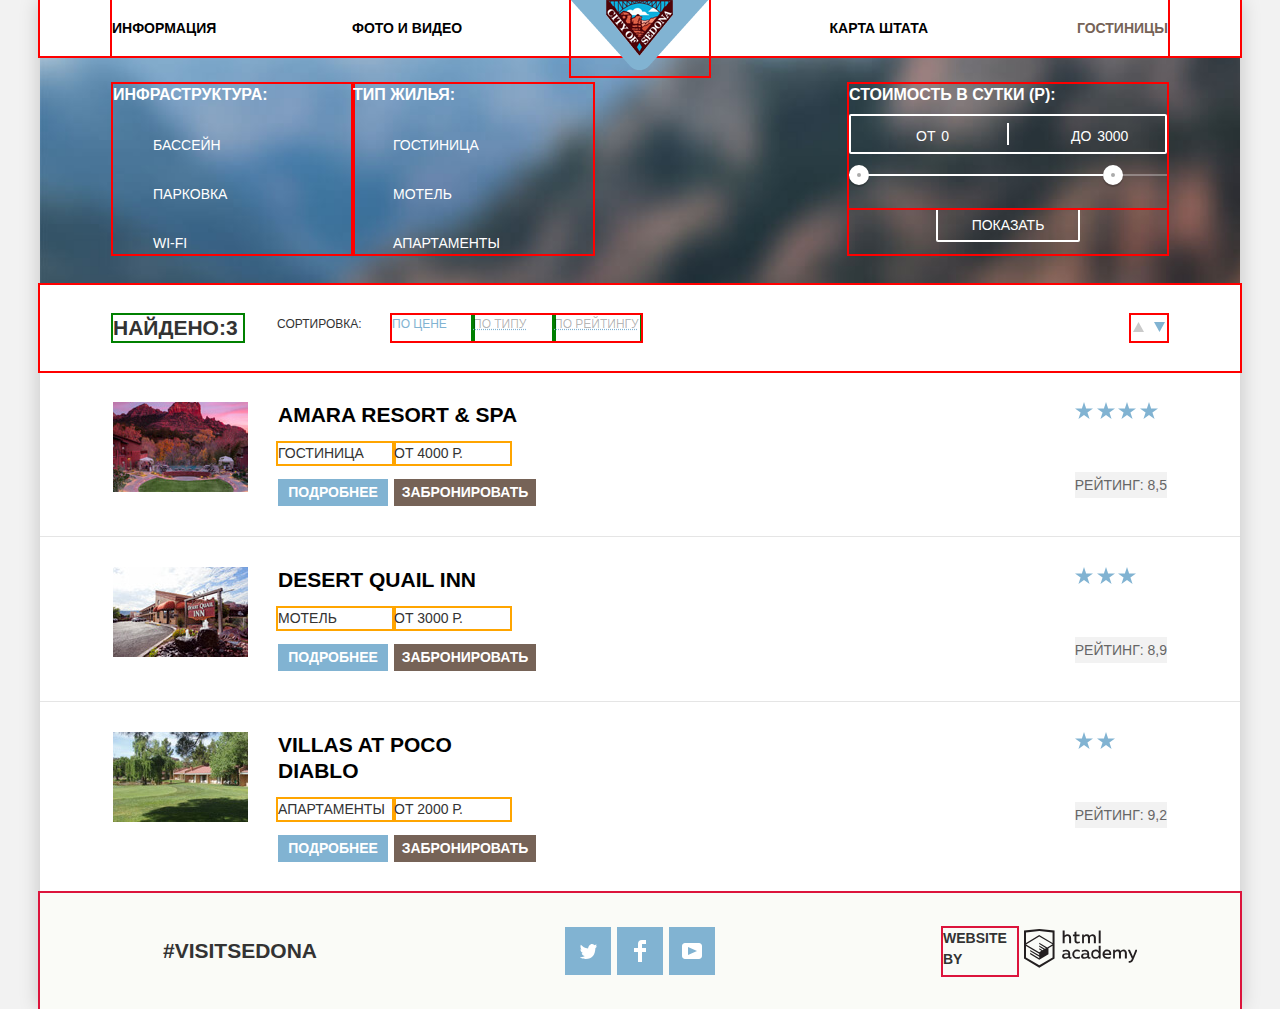
==== commit 291837bf: "Доработано оформление" ====
--- a/catalog.html
+++ b/catalog.html
@@ -63,15 +63,19 @@
                 </ul>
               </fieldset>
               <div class="filter-column">
-                <fieldset>
-                  <legend>Стоимость жилья в сутки (р):</legend>
-                  <div class="filter-group">
-                    <label for="min-price">От</label>
-                    <input class="filter-range" type="number" name="min-price" id="min-price" placeholder="0" min="0">
-                    <label for="max-price">До</label>
-                    <input class="filter-range" type="number" name="max-price" id="max-price" placeholder="3000" min="0">
-                  </div>
-                  <div class="range"></div>
+                <fieldset class="filter-range">
+                  <legend>Стоимость в сутки (р):</legend>
+                  <div class="price-controls">
+                    <label class="min-price">от <input type="text" name="min-price" value="0"></label>
+                    <label class="max-price">до <input type="text" name="max-price" value="3000"></label>
+                  </div>
+                  <div class="range-controls">
+                    <div class="scale">
+                      <div class="bar"></div>
+                    </div>                    
+                    <div class="range-toggle range-toggle-min"></div>
+                    <div class="range-toggle range-toggle-max"></div>
+                  </div>
                 </fieldset>
                 <button type="submit" class="results-button">Показать</button>
               </div>
@@ -88,8 +92,22 @@
                 <li><a class="sorting-button" href="#">по рейтингу</a></li>
               </ul>
               <ul class="sorting-settings-2">
-                <li class="current-sorting"><a>по возрастанию</a></li>
-                <li><a class="sorting-button" href="#">по убыванию</a></li>
+                <li>
+                  <a href="#">
+                    <svg class="sorting-sign" x="0px" y="0px" width="11px" height="10px" viewBox="0 0 11 10" enable-background="new 0 0 11 10" xml:space="preserve">
+                    <polygon fill="#cacaca" points="5.5,0 0,10 11,10 "/>
+                    </svg>
+                    <span class="visually-hidden">по возрастанию</span>
+                  </a>
+                </li>
+                <li>
+                  <a>
+                    <svg class="current-sign" x="0px" y="0px" width="11px" height="10px" viewBox="0 0 11 10" enable-background="new 0 0 11 10" xml:space="preserve">
+                    <polygon fill="#cacaca" points="5.5,10 0,0 11,0 "/>
+                    </svg>
+                    <span class="visually-hidden">по убыванию</span>
+                  </a>
+                </li>
               </ul>
             </div>
             <ul class="results-list">
@@ -165,14 +183,19 @@
 
         <footer class="main-footer">
           <p class="footer-tag">#visitSedona</p>
-          <ul class="footer-social">
-              <li><a class="social-button" href="#">Twitter</a></li>
-              <li><a class="social-button" href="#">Facebook</a></li>
-              <li><a class="social-button" href="#">Youtube</a></li>
-          </ul>
+          <div class="social-layout">
+            <ul class="footer-social">
+              <li><a class="social-button" href="www.twitter.com"><span class="visually-hidden">Twitter</span><svg xmlns="http://www.w3.org/2000/svg" xmlns:xlink="http://www.w3.org/1999/xlink" width="17" height="15"><image overflow="visible" width="17" height="15"/><path fill="#FFF" d="M10.95.144c1.685-.496 2.984.27 3.577 1.179.673-.231 1.331-.481 2.011-.708a2.345 2.345 0 0 1-.857 1.768c.685.17 1.304-.491 1.304-.491-.169 1-1.006 1.788-1.563 2.024-.231 6.75-3.175 11.217-10.077 11.082h-.446c-.41 0-4.164-.46-4.898-1.887 2.271.196 3.893-.422 4.693-1.177-.96-.3-2.679-.477-2.979-2.95.349.106.564.228 1.19.119C1.705 8.247.374 7.53.448 5.33c.285.328 1.067.536 1.34.472C1.085 5.561-.182 2.442.894.85c1.818 1.854 3.735 3.606 7.152 3.773C8.254 2.33 9.183.793 10.95.144z"/></svg></a></li>
+              <li><a class="social-button" href="www.facebook.com"><span class="visually-hidden">Facebook</span><svg xmlns="http://www.w3.org/2000/svg" width="12" height="22"><path fill="#FFF" d="M12 4V0H8a4 4 0 0 0-4 4v4H0v4h4v10h4V12h4V8H8V4h4z"/></svg></a></li>
+              <li><a class="social-button" href="www.youtube.com"><span class="visually-hidden">Youtube</span><svg xmlns="http://www.w3.org/2000/svg" xmlns:xlink="http://www.w3.org/1999/xlink" width="20" height="16"><image overflow="visible" width="20" height="16"/><path fill="#FFF" d="M17 0H3C1.35 0 0 1.35 0 3v10c0 1.65 1.35 3 3 3h14c1.65 0 3-1.35 3-3V3c0-1.65-1.35-3-3-3zM6.027 11.998V4.002L15.014 8l-8.987 3.998z"/></svg></a></li>
+            </ul>
+          </div>
           <p class="footer-copyright">
             <b>Website by</b>
-            <a href="https://htmlacademy.ru/intensive/htmlcss"><img src="img/academy-logo.svg" width="115" height="41" alt="Страница HTML Academy"></a>
+            <a class="copyright-link" href="https://htmlacademy.ru/intensive/htmlcss">
+              <svg width="113" height="39" viewBox="0 0 113 39"><path d="M401.93,351.51a2.07,2.07,0,0,0,.58-0.11v1.4a3.41,3.41,0,0,1-1.24.22,1.75,1.75,0,0,1-1.75-1,5.08,5.08,0,0,1-3.3,1.13c-1.59,0-3.06-.87-3.06-2.68,0-2.24,2.08-2.93,3.9-2.93a11.63,11.63,0,0,1,2.28.26v-0.31c0-1.09-.8-1.86-2.3-1.86a7.79,7.79,0,0,0-3.15.67v-1.79a10.72,10.72,0,0,1,3.35-.58c2.48,0,4,1.18,4,3.83v3.14A0.57,0.57,0,0,0,401.93,351.51Zm-6.76-1.19a1.42,1.42,0,0,0,1.64,1.29,3.56,3.56,0,0,0,2.53-1V349.1a10.21,10.21,0,0,0-1.9-.22C396.34,348.89,395.17,349.23,395.17,350.33Z" transform="translate(-355.09 -323.29)" fill="#231f20"/><path d="M408.15,343.91a5.29,5.29,0,0,1,2.7.67v1.79a4.28,4.28,0,0,0-2.42-.73,2.89,2.89,0,1,0,0,5.76,5.26,5.26,0,0,0,2.55-.67v1.8a6.58,6.58,0,0,1-2.9.6,4.42,4.42,0,0,1-4.72-4.54A4.54,4.54,0,0,1,408.15,343.91Z" transform="translate(-355.09 -323.29)" fill="#231f20"/><path d="M420.93,351.51a2.07,2.07,0,0,0,.58-0.11v1.4a3.41,3.41,0,0,1-1.24.22,1.75,1.75,0,0,1-1.75-1,5.08,5.08,0,0,1-3.3,1.13c-1.59,0-3.06-.87-3.06-2.68,0-2.24,2.08-2.93,3.9-2.93a11.63,11.63,0,0,1,2.28.26v-0.31c0-1.09-.8-1.86-2.3-1.86a7.79,7.79,0,0,0-3.15.67v-1.79a10.72,10.72,0,0,1,3.35-.58c2.48,0,4,1.18,4,3.83v3.14A0.57,0.57,0,0,0,420.93,351.51Zm-6.76-1.19a1.42,1.42,0,0,0,1.64,1.29,3.56,3.56,0,0,0,2.53-1V349.1a10.21,10.21,0,0,0-1.9-.22C415.33,348.89,414.17,349.23,414.17,350.33Z" transform="translate(-355.09 -323.29)" fill="#231f20"/><path d="M431.76,340.14V352.9H430v-1.39a4.07,4.07,0,0,1-3.35,1.62,4.62,4.62,0,0,1,0-9.22,4,4,0,0,1,3.15,1.37v-5.14h2ZM427,345.62a2.9,2.9,0,0,0,0,5.8,3,3,0,0,0,2.79-1.84v-2.13A3.06,3.06,0,0,0,427,345.62Z" transform="translate(-355.09 -323.29)" fill="#231f20"/><path d="M438.08,343.91c3.48,0,4.68,2.81,4.12,5.34h-6.58c0.22,1.57,1.75,2.22,3.35,2.22a6.41,6.41,0,0,0,2.77-.62v1.68a7.5,7.5,0,0,1-3.14.6c-2.68,0-5-1.53-5-4.61A4.39,4.39,0,0,1,438.08,343.91Zm0.09,1.62a2.39,2.39,0,0,0-2.57,2.26h4.85A2.06,2.06,0,0,0,438.17,345.53Z" transform="translate(-355.09 -323.29)" fill="#231f20"/><path d="M444.19,352.9v-8.75h1.73v1.09a4,4,0,0,1,2.92-1.33,3,3,0,0,1,2.73,1.4,4.33,4.33,0,0,1,3.06-1.4,3.21,3.21,0,0,1,3.32,3.52v5.47h-2v-5.41a1.67,1.67,0,0,0-1.73-1.84,2.94,2.94,0,0,0-2.17,1.18c0,0.2,0,.4,0,0.6v5.47h-2v-5.41a1.67,1.67,0,0,0-1.73-1.84,3.11,3.11,0,0,0-2.32,1.35v5.91h-2Z" transform="translate(-355.09 -323.29)" fill="#231f20"/><path d="M466.56,344.15h2l-4.1,9.93c-0.95,2.28-2.19,3-3.52,3a5,5,0,0,1-1.15-.15v-1.66a3,3,0,0,0,.89.13c0.95,0,1.66-.67,2.17-2l0.18-.44-4.16-8.82H461l3,6.6Z" transform="translate(-355.09 -323.29)" fill="#231f20"/><path d="M395.75,324.82v5a4,4,0,0,1,2.83-1.2,3.41,3.41,0,0,1,3.61,3.57v5.41h-2v-5.16a1.9,1.9,0,0,0-2-2.1,3.08,3.08,0,0,0-2.44,1.46v5.8h-2V324.82h2Z" transform="translate(-355.09 -323.29)" fill="#231f20"/><path d="M407.52,325.71v3.12h3.17v1.71h-3.17v4c0,1.15.53,1.53,1.66,1.53a4.71,4.71,0,0,0,1.77-.35v1.68a7.14,7.14,0,0,1-2.35.38,2.68,2.68,0,0,1-3-2.88v-4.38H404v-1.71h1.57v-2.64Z" transform="translate(-355.09 -323.29)" fill="#231f20"/><path d="M413.19,337.58v-8.75h1.73v1.09a4,4,0,0,1,2.92-1.33,3,3,0,0,1,2.73,1.4,4.33,4.33,0,0,1,3.06-1.4,3.21,3.21,0,0,1,3.32,3.52v5.47h-2v-5.41a1.67,1.67,0,0,0-1.73-1.84,2.94,2.94,0,0,0-2.17,1.18c0,0.2,0,.4,0,0.6v5.47h-2v-5.41a1.67,1.67,0,0,0-1.73-1.84,3.11,3.11,0,0,0-2.32,1.35v5.91h-2Z" transform="translate(-355.09 -323.29)" fill="#231f20"/><rect x="74.72" y="1.52" width="1.95" height="12.76" fill="#231f20"/><path d="M370.53,323.31l-0.16,0-15.28,1.6v28L370.37,362l15.28-9.09v-28Zm13.12,28.45-13.28,7.9-13.28-7.9V340.28l13.22,7.87,0,1.43-9.07-5.4v1.38l9.11,5.47,0,1.46-9.1-5.42v1.38l9.11,5.47h0l9.19-5.5v-1.39h0v-4.52l4.1-2.45v11.67Zm0-13.16L380,340.74h0l-1.68,1-8-4.76v1.38l6.84,4.07-0.06,0-0.15.09-1,.57-5.64-3.36v1.38l4.45,2.65-1.05.7,0,0-3.36-2v1.38l2.21,1.3-2.25,1.35-13.16-7.82,13.17-7.92h0Zm0-1.39-13.35-7.87h0l-13.2,7.86v-10.5l13.28-1.39,13.28,1.39v10.51Z" transform="translate(-355.09 -323.29)" fill="#231f20"/>
+              </svg>
+            </a>
           </p>
         </footer>
       </div>
--- a/css/style.css
+++ b/css/style.css
@@ -11,18 +11,28 @@
   background-color: #f2f2f2;
 }
 
-.visually-hidden {
+img {
+  max-width: 100%;
+  height: auto;
+}
+
+.visually-hidden:not(:focus):not(:active),
+input[type="checkbox"].visually-hidden {
   position: absolute;
+
   width: 1px;
   height: 1px;
   margin: -1px;
   border: 0;
   padding: 0;
+
+  white-space: nowrap;
+
+  clip-path: inset(100%);
   clip: rect(0 0 0 0);
   overflow: hidden;
 }
 
-/* margin добавила, чтобы была видна тень. Не забыть убрать! */
 .page-content {
   min-width: 1200px;
   width: 1200px;
@@ -56,6 +66,8 @@
   display: flex;
   flex-wrap: wrap;
   margin: 0;
+  margin-left: 72px;
+  margin-right: 72px;
   padding: 0;
 
   font-weight: bold;
@@ -67,12 +79,11 @@
 }
 
 .site-navigation li {
-  width: 227px;
+  width: 240px;
 }
 
 .site-navigation li:first-child,
 .site-navigation li:nth-child(2) {
-  padding-left: 73px;
   padding-top: 15px;
   padding-bottom: 15px;
 
@@ -81,11 +92,18 @@
 
 .site-navigation li:nth-child(3),
 .site-navigation li:last-child {
-  padding-right: 73px;
   padding-top: 15px;
   padding-bottom: 15px;
 
   text-align: right;
+}
+
+.site-navigation li:nth-child(2) {
+  margin-right: auto;
+}
+
+.site-navigation li:nth-child(3) {
+  margin-left: auto;
 }
 
 .site-navigation a {
@@ -212,18 +230,51 @@
 
 .recommendations-list li {
   width: 400px;
+
+  outline: 2px solid green;
+}
+
+.recommendations-item h4 {
+  position: relative;
+  margin: 0;
+  padding-bottom: 30px;
   padding-top: 165px;
-  outline: 2px solid green;
-}
-
-.recommendations-item h4 {
-  margin: 0;
-  padding-bottom: 30px;
 
   font-size: 21px;
   font-weight: bold;
   line-height: 21px;
 }
+
+.recommendations-item h4::before {
+  content: "";
+
+  position: absolute;
+  bottom: 76px;
+  left: 50%;
+  margin-left: -38px;
+  width: 76px;
+  height: 76px;
+
+  background-color: #ffffff;
+}
+
+.recommendations-item .home::before {
+  background-image: url("../img/icon-1.svg");
+  background-repeat: no-repeat;
+  background-position: 0 5px;
+}
+
+.recommendations-item .food::before {
+  background-image: url("../img/icon-2.svg");
+  background-repeat: no-repeat;
+  background-position: 1px 6px;
+}
+.recommendations-item .souvenirs::before {
+  background-image: url("../img/icon-3.svg");
+  background-repeat: no-repeat;
+  background-position: 6px 0;
+}
+
 
 .recommendations-item p {
   margin: 0;
@@ -269,25 +320,33 @@
 
   line-height: 24px;
   text-align: center;
+
+  outline: 2px solid green;
+
+}
+
+.button {
+  display: block;
+
+  font-size: 21px;
+  line-height: 26px;
+  color: #ffffff;
+  text-align: center;
+
+  border: none;
+  background-color: #766357;
 }
 
 .open-button {
-  display: block;
   width: 588px;
   margin-left: auto;
   margin-right: auto;
   padding: 30px 0;
-
-  font-size: 21px;
-  line-height: 26px;
-  color: #ffffff;
-  text-align: center;
-
-  background-color: #766357;
-  border: none;
+  height: 26px; 
 }
 
 .map {
+  position: relative;
   outline: 2px solid green;
 }
 
@@ -305,7 +364,10 @@
 
 .main-footer {
   display: flex;
-  flex-wrap: wrap;
+  flex-wrap: wrap; 
+  justify-content: space-between;
+  position: relative;
+  z-index: 1;
   margin-top: -120px;
 
   background-color: rgba(249, 251, 246, 0.9);
@@ -328,33 +390,32 @@
   background-color: rgba(249, 251, 246, 0.9);
 }
 
+.social-layout {
+  display: flex;
+  align-items: center;
+  justify-content: center;
+  width: 400px;
+  background-color: rgba(249, 251, 246, 0.9);
+}
+
 .footer-social {
-  width: 400px;
-  margin: 0;
-  padding: 0;
-  padding-top: 36px;
-  padding-bottom: 36px;
-
-  text-align: center;
+  display: flex;
+  flex-wrap: wrap;
+  justify-content: space-between;
+  width: 150px;
+  margin: 0;
+  padding: 0;
 
   list-style: none;
-  background-color: rgba(249, 251, 246, 0.9);
-}
-
-.footer-social li {
-  display: inline-block;
-}
-
-
-.footer-copyright {
-  width: 400px;
-  padding-bottom: 40px;
-
-  background-color: rgba(249, 251, 246, 0.9);
-}
-
+}
 
 .social-button {
+  display: flex;
+  align-items: center;
+  justify-content: center;
+  width: 46px;
+  height: 48px;
+
   background-color: #81b3d2;
 }
 
@@ -368,12 +429,37 @@
 }
 
 .footer-copyright {
-  line-height: 26px;
+  display: flex;
+  justify-content: center;
+  align-items: center;
+  width: 400px;
+
+  background-color: rgba(249, 251, 246, 0.9);
+}
+
+.footer-copyright b {
+  margin-right: 7px;
+  padding-bottom: 5px;
+  width: 74px;
+  outline: 2px solid crimson;
+}
+
+.copyright-link:hover path,
+.copyright-link:hover rect,
+.copyright-link:focus path,
+.copyright-link:focus rect {
+  fill: #81b3d2;
+}
+
+.copyright-link:active path,
+.copyright-link:active rect {
+  fill: #bdbbbc;
 }
 
 .modal-search {
   width: 570px;
   padding: 55px;
+  box-sizing: border-box;
 
   font-weight: bold;
   line-height: 26px;
@@ -383,71 +469,155 @@
   box-shadow: 0 5px 15px 0 rgba(0, 1, 1, 0.25);
 }
 
-.search-form > p {
+.search-form {
+  display: flex;
+  flex-wrap: wrap;
+}
+
+.search-block {
+  display: flex;
+  align-items: center;
+  position: relative;
   width: 100%;
   margin: 0;
   padding: 0;
-  padding-bottom: 30px;
-}
-
-.search-columns > p {
-  width: 230px;
-}
-
-.search-form label {
-  padding-right: 18px;
-}
-
-.modal-search input {
-  padding-top: 8px;
-  padding-bottom: 8px;
+  margin-bottom: 30px;
+
+  outline: 2px solid pink;
+}
+
+.search-block label {
+  width: 95px;
+  margin-right: 18px;
+}
+
+.search-block input {
+  padding-top: 10px;
+  padding-bottom: 10px;
   padding-left: 12px;
   padding-right: 9px;
+  box-sizing: border-box;
 
   background-color: #f2f2f2;
   border: none;
 }
 
-
-.modal-search input:hover {
+.search-block input {
+  flex-grow: 1;
+}
+
+.calendar-icon {
+  position: absolute;
+  right: 9px;
+  bottom: 8px;
+  width: 21px;
+  height: 22px;
+}
+
+.calendar-icon:hover path,
+.calendar-icon:focus path {
+  fill: #000000;
+}
+
+.calendar-icon:active path {
+  fill: #81b3d2;
+}
+
+.search-column-1,
+.search-column-2 {
+  display: flex;
+  align-items: stretch;
+  margin: 0;
+  margin-bottom: 54px;
+  padding: 0;
+
+  outline: 2px solid orange; 
+}
+
+.search-column-1 {
+  width: 228px;
+  margin-right: auto;   
+}
+
+.search-column-2 {
+  width: 179px;
+  margin-left: auto;
+}
+
+.search-form input[type="number"] {
+  padding-top: 6px;
+  padding-bottom: 6px;
+  padding-left: 14px;
+  padding-right: 3px;
+  width: 40px; 
+  box-sizing: border-box;
+  
+  background-color: #f2f2f2;
+  border: none;
+}
+
+.add-button,
+.subtract-button {
+  width: 37px;
+  background-color: #f2f2f2;
+  border: none;
+}
+
+.add-button:hover line,
+.subtract-button:hover line,
+.add-button:focus line,
+.subtract-button:focus line {
+  stroke: #000000;
+}
+
+.add-button:active line,
+.subtract-button:active line {
+  stroke: #81b3d2;
+}
+
+/* .subtract-button {
+  margin-left: 70px;
+} */
+
+
+.search-column-1 label {
+  width: 73px;
+  margin-right: 41px;  
+}
+
+.search-column-2 label {
+  width: 40px;
+  margin-right: 28px;
+}
+
+.search-form input:hover {
   background-color: #ebebeb;
 }
 
-.modal-search input:focus {
+.search-form input:focus {
   background-color: #ffffff;
   border: 2px solid #e5e5e5;
 }
 
-.modal-search input[placeholder] {
+.search-form input[placeholder] {
   text-transform: uppercase;
   font-weight: bold;
 }
 
-.modal-search input::-moz-placeholder {
+.search-form input::-moz-placeholder {
   color: #000000;
 }
 
-.modal-search input::-webkit-input-placeholder {
+.search-form input::-webkit-input-placeholder {
   color: #000000;
 }
 
-input[type="number"] {
-  text-align: center;
-}
-
-.add-button,
-.subtract-button {
-  background-color: #f2f2f2;
-  border: none;
-}
-
 .modal-button {
-  font-size: 21px;
-  text-align: center;
-  color: #ffffff;
+  width: 100%;
+  padding-top: 16px;
+  padding-bottom: 16px;
 
   background-color: #81b3d2;
-  border: none;
 }
 
 .modal-button:hover,
@@ -532,40 +702,127 @@
   opacity: 0.5;
 }
 
-.filter-range {
+.filter .filter-range {
+  width: 318px;
+}
+
+.filter-column legend {
+  padding-bottom: 9px;
+}
+
+.price-controls {
+  position: relative;
+
+  height: 36px;
+  margin-bottom: 20px;
+
+  font-size: 0;
+
+  border: 2px solid #ffffff;
+  border-radius: 2px;  
   background-color: transparent;
+}
+
+.price-controls::after {
+  content: "";
+  position: absolute;
+  top: 50%;
+  left: 50%;
+
+  width: 2px;
+  height: 22px;
+
+  background: #ffffff;
+  transform: translate(-50%, -50%);
+}
+
+.price-controls label {
+  display: inline-block;
+
+  font-size: 14px;
+  line-height: 38px;
+  vertical-align: top;
+
+  cursor: pointer;
+}
+
+.price-controls .min-price,
+.price-controls .max-price {
+  width: 90px;
+  padding-left: 65px;
+}
+
+.price-controls input {
+  width: 50px;
+  margin: 0;
+
+  color: inherit;
+  font: inherit;
+
+  background: none;
   border: none;
 }
 
-
-.filter-range[placeholder] {
-  color: #ffffff;
-}
-
-.filter-range::-moz-placeholder {
-  color: #ffffff;
-}
-
-.filter-range::-webkit-input-placeholder {
-  color: #ffffff;
-}
-
-.filter-group {
-  border: 2px solid #ffffff;
+.range-controls {
+  position: relative;
+
+  margin-bottom: 32px;
+}
+
+.range-controls .scale {
+  height: 2px;
+
+  background: rgba(255, 255, 255, 0.3);
+}
+
+.range-controls .bar {
+  width: 80%;
+  height: 2px;
+
+  background: #ffffff;
+}
+
+.range-toggle {
+  position: absolute;
+  top: -9px;
+
+  width: 4px;
+  height: 4px;
+
+  background: #ababab;
+  border: 8px solid #ffffff;
+  border-radius: 50%;
+  box-shadow: 0 2px 1px 0 rgba(0, 1, 1, 0.2);
+  cursor: pointer;
+}
+
+.range-toggle:hover {
+  background: #1c4f80;
+}
+
+.range-toggle-min {
+  left: 0;
+}
+
+.range-toggle-max {
+  left: 80%;
 }
 
 .results-button {
+  display: block;
+  margin: 0 auto;
   padding-top: 7px;
   padding-bottom: 7px;
   padding-left: 34px;
   padding-right: 34px;
 
-
   text-transform: uppercase;
   color: #ffffff;
 
   background-color: transparent;
   border: 2px solid #ffffff;
+  border-radius: 2px;
+  cursor: pointer;
 }
 
 
@@ -632,10 +889,33 @@
   width: 86px;
 }
 
+.current-sorting {
+  color: #81b3d2;
+}
+
 .sorting-settings-2 {
   display: flex;
   flex-wrap: wrap;
-  width: 236px;
+  align-items: center;
+  width: 36px;
+}
+
+.sorting-settings-2 li:first-child {
+  margin-left: 2px;
+  margin-right: 10px;
+}
+
+.sorting-sign:hover polygon,
+.sorting-sign:focus polygon {
+  fill: #231f20;
+}
+
+.sorting-sign:active polygon {
+  fill: #81b3d2;
+}
+
+.current-sign polygon {
+  fill: #81b3d2;
 }
 
 .sorting-button {
@@ -654,10 +934,6 @@
 .sorting-button:active {
   color: #000000;
   text-decoration: none;
-}
-
-.current-sorting {
-  color: #81b3d2;
 }
 
 .results-list {
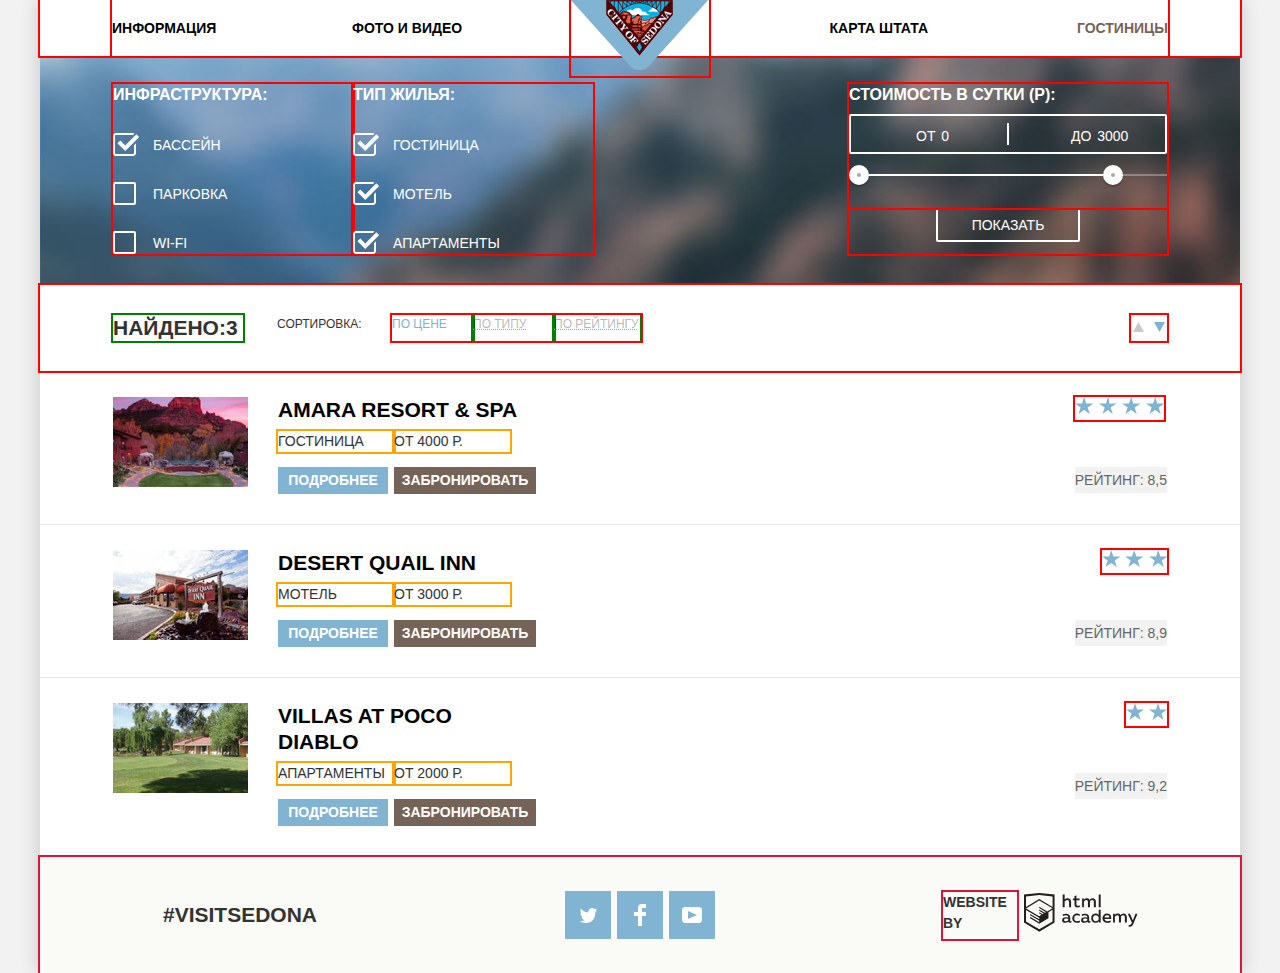
==== commit 267479fa: "Мелкие исправления" ====
--- a/catalog.html
+++ b/catalog.html
@@ -125,12 +125,7 @@
                   </div>
                 </div>
                 <div class="item-ratings">
-                  <div class="star-rating">
-                    <img src="img/★.svg" width="18" height="17" alt="4 stars">
-                    <img src="img/★.svg" width="18" height="17" alt="">
-                    <img src="img/★.svg" width="18" height="17" alt="">
-                    <img src="img/★.svg" width="18" height="17" alt="">
-                  </div>
+                  <div class="star-rating"></div>
                   <p>Рейтинг: 8,5</p>
                 </div>
               </li>
@@ -148,11 +143,7 @@
                   </div>
                 </div>
                 <div class="item-ratings">
-                  <div class="star-rating">
-                    <img src="img/★.svg" width="18" height="17" alt="3 stars">
-                    <img src="img/★.svg" width="18" height="17" alt="">
-                    <img src="img/★.svg" width="18" height="17" alt="">
-                  </div>
+                  <div class="star-rating star-rating-1"></div>
                   <p>Рейтинг: 8,9</p>
                 </div>
               </li>
@@ -170,10 +161,7 @@
                   </div>
                 </div>
                 <div class="item-ratings">
-                  <div class="star-rating">
-                    <img src="img/★.svg" width="18" height="17" alt="2 stars">
-                    <img src="img/★.svg" width="18" height="17" alt="">
-                  </div>
+                  <div class="star-rating star-rating-2"></div>
                   <p>Рейтинг: 9,2</p>
                 </div>
               </li>
--- a/css/style.css
+++ b/css/style.css
@@ -688,6 +688,7 @@
 }
 
 .filter-option {
+  position: relative;
   padding-bottom: 28px;
   padding-left: 40px;
 
@@ -698,7 +699,42 @@
   padding-bottom: 0;
 }
 
+.filter-input + label:before {
+  content: "";
+  position: absolute;
+  top: -2px;
+  left: 0;
+
+  width: 19px;
+  height: 19px;
+
+  border: 2px solid #ffffff;
+  border-radius: 2px;
+}
+
+.filter-input:checked + label:before {
+  opacity: 0;
+}
+
+.filter-input:checked + label:after {
+  content: "";
+  position: absolute;
+  top: -2px;
+  left: 0;
+
+  width: 26px;
+  height: 23px;
+
+  background-image: url("../img/checkbox-on-icon.svg");
+  background-repeat: no-repeat;
+  background-position: 0 0;
+}
+
 .filter-input:disabled + label {
+  opacity: 0.5;
+}
+
+.filter-input:disabled + label:before {
   opacity: 0.5;
 }
 
@@ -797,7 +833,8 @@
 }
 
 .range-toggle:hover {
-  background: #1c4f80;
+  border-width: 9px;
+  top: -10px;
 }
 
 .range-toggle-min {
@@ -825,6 +862,12 @@
   cursor: pointer;
 }
 
+.results-button:hover,
+.results-button:focus {
+  background-color: #ffffff;
+  color: #000000;
+}
+
 
 .sorting-layout {
   display: flex;
@@ -946,7 +989,7 @@
 .result-item {
   display: flex;
   flex-wrap: wrap;
-  padding-top: 30px;
+  padding-top: 25px;
   padding-bottom: 30px;
   padding-left: 73px;
   padding-right: 73px;
@@ -982,11 +1025,9 @@
   outline: 2px solid orange
 }
 
-
-
 .item-name {
   margin: 0;
-  padding-bottom: 15px;
+  padding-bottom: 8px;
 
   font-size: 21px;
   font-weight: bold;
@@ -1057,6 +1098,10 @@
   background-color: #503e33;
 }
 
+/* .item-ratings {
+  width: 120px;
+} */
+
 .item-ratings > p {
   margin: 0;
   padding: 0;
@@ -1070,6 +1115,22 @@
 
 .star-rating {
   margin-bottom: 47px;
+  width: 89px;
+  height: 23px;
+
+  background-image: url("../img/★.svg");
+  background-repeat: space;
+  outline: 2px solid red;
+}
+
+.star-rating-1 {
+  width: 65px;
+  margin-left: auto;
+}
+
+.star-rating-2 {
+  width: 41px;
+  margin-left: auto;
 }
 
 .catalog-content .main-footer {
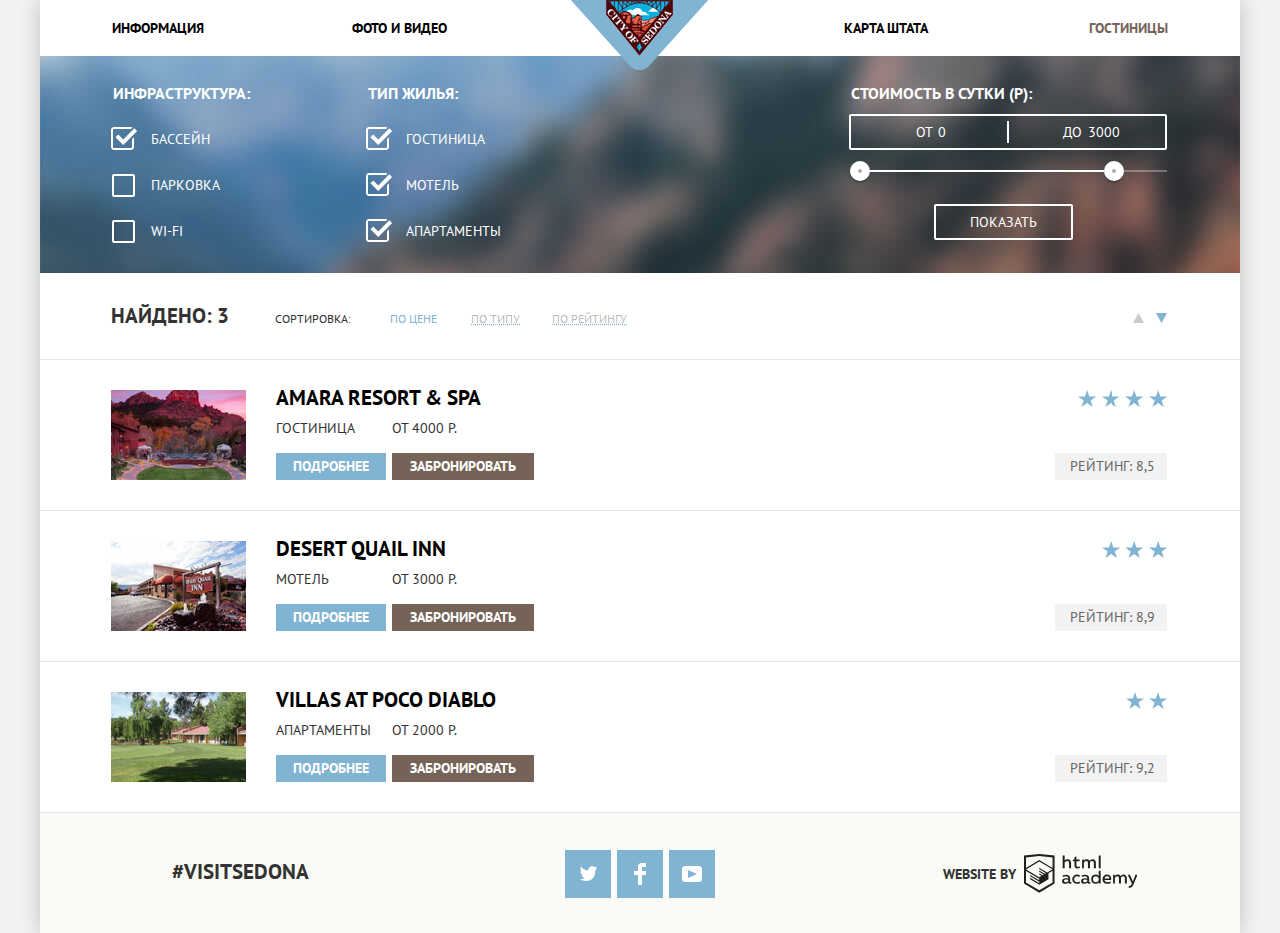
==== commit 63e6eec2: "Закончена стилизация страницы" ====
--- a/catalog.html
+++ b/catalog.html
@@ -84,7 +84,7 @@
           <section class="results">
             <div class="sorting-layout">
               <h2 class="visually-hidden">Результаты поиска</h2>
-              <b>Найдено:3</b>
+              <b>Найдено: 3</b>
               <span>Сортировка:</span>
               <ul class="sorting-settings-1">
                 <li><a class="current-sorting">по цене</a></li>
--- a/css/style.css
+++ b/css/style.css
@@ -2,7 +2,7 @@
   margin: 0;
   padding: 0;
 
-  font-family: "PT Sans Regular", Arial, sans-serif;
+  font-family: "PT Sans", Arial, sans-serif;
   font-size: 14px;
   line-height: 21px;
   color: #333333;
@@ -28,7 +28,9 @@
 
   white-space: nowrap;
 
-  clip-path: inset(100%);
+  -webkit-clip-path: inset(100%);
+
+          clip-path: inset(100%);
   clip: rect(0 0 0 0);
   overflow: hidden;
 }
@@ -38,7 +40,8 @@
   width: 1200px;
   margin: 0 auto;
   background-color: #ffffff;
-  box-shadow: 0 0 20px  rgba(0, 1, 1, 0.2);
+  -webkit-box-shadow: 0 0 20px  rgba(0, 1, 1, 0.2);
+          box-shadow: 0 0 20px  rgba(0, 1, 1, 0.2);
 }
 
 a {
@@ -47,24 +50,19 @@
 
 .main-navigation {
   background-color: #ffffff;
-
-  outline: 2px solid red;
 }
 
 .main-header-logo {
   position: absolute;
   left: calc(50% - 69px);
-
-  outline: 2px solid red;
-}
-
-.main-header-logo a {
-  outline: 2px solid red;
 }
 
 .site-navigation {
-  display: flex;
-  flex-wrap: wrap;
+  display: -webkit-box;
+  display: -ms-flexbox;
+  display: flex;
+  -ms-flex-wrap: wrap;
+      flex-wrap: wrap;
   margin: 0;
   margin-left: 72px;
   margin-right: 72px;
@@ -75,26 +73,21 @@
 
   list-style: none;
   color: #000000;
-  outline: 2px solid red;
 }
 
 .site-navigation li {
   width: 240px;
-}
-
-.site-navigation li:first-child,
-.site-navigation li:nth-child(2) {
   padding-top: 15px;
   padding-bottom: 15px;
-
+}
+
+.site-navigation li:nth-child(n),
+.site-navigation li:nth-child(2) {
   text-align: left;
 }
 
 .site-navigation li:nth-child(3),
-.site-navigation li:last-child {
-  padding-top: 15px;
-  padding-bottom: 15px;
-
+.site-navigation li:nth-child(4) {
   text-align: right;
 }
 
@@ -121,7 +114,7 @@
 
 .intro-photo {
   width: 1200px;
-  height: 510px;
+  min-height: 510px;
   background-color: #5780a8;
   background-image: url("../img/background-index.jpg");
   background-position: center;
@@ -133,22 +126,20 @@
 }
 
 .layout-block {
-  padding-top: 60px;
-  padding-bottom: 30px;
-
-  outline: 2px solid red;
+  padding-top: 59px;
+  padding-bottom: 51px;
 }
 
 .layout-block > p:first-of-type {
   margin: 0;
-  padding-bottom: 30px;
+  padding-bottom: 27px;
+  padding-left: 378px;
+  padding-right: 380px;
 
   font-size: 21px;
   line-height: 26px;
   font-weight: bold;
   text-align: center;
-
-  outline: 2px solid yellow;
 }
 
 .layout-block > p:nth-of-type(2) {
@@ -156,13 +147,14 @@
 
   line-height: 26px;
   text-align: center;
-
-  outline: 2px solid green;
 }
 
 .features-list {
-  display: flex;
-  flex-wrap: wrap;
+  display: -webkit-box;
+  display: -ms-flexbox;
+  display: flex;
+  -ms-flex-wrap: wrap;
+      flex-wrap: wrap;
   margin: 0;
   padding: 0;
 
@@ -171,13 +163,16 @@
 
 .features-block {
   text-align: center;
-  outline: 2px solid green;
 }
 
 .features-layout h3,
 .features-block h3 {
   margin: 0;
   padding: 0;
+  padding-top: 47px;
+  padding-left: 124px;
+  padding-right: 125px;
+  padding-bottom: 24px;
 
   font-size: 21px;
   font-weight: bold;
@@ -186,11 +181,26 @@
 
 .features-layout {
   width: 400px;
+  padding-bottom: 55px;
+}
+
+.features-layout > p {
+  margin: 0;
+  padding: 0;
+  padding-left: 46px;
+  padding-right: 46px;
+}
+
+.features-layout > p:first-of-type {
+  padding-bottom: 21px;
 }
 
 .features-block.colored {
-  display: flex;
-  flex-wrap: wrap;
+  display: -webkit-box;
+  display: -ms-flexbox;
+  display: flex;
+  -ms-flex-wrap: wrap;
+      flex-wrap: wrap;
   width: 1200px;
 
   color: #ffffff;
@@ -198,27 +208,33 @@
   background-color: #81b3d2;
 }
 
-.features-block h3 {
-  padding-top: 50px;
-  padding-left: 125px;
-  padding-right: 125px;
-  padding-bottom: 25px;
-
-}
-
 .features-block.other {
-  padding-bottom: 60px;
+  padding-bottom: 59px;
 
   background-color: #eeeeee;
 }
 
 .features-block.other > p {
   margin: 0;
+  padding-left: 65px;
+  padding-right: 65px;
+}
+
+.features-block.other:nth-of-type(5) > p {
+  padding-left: 72px;
+  padding-right: 72px;
+}
+
+.features-block.other > p:first-of-type {
+  padding-bottom: 21px;
 }
 
 .recommendations-list {
-  display: flex;
-  flex-wrap: wrap;
+  display: -webkit-box;
+  display: -ms-flexbox;
+  display: flex;
+  -ms-flex-wrap: wrap;
+      flex-wrap: wrap;
   margin: 0;
   padding: 0;
 
@@ -230,15 +246,17 @@
 
 .recommendations-list li {
   width: 400px;
-
-  outline: 2px solid green;
+}
+
+.recommendations-item {
+  padding-bottom: 82px;
 }
 
 .recommendations-item h4 {
   position: relative;
   margin: 0;
-  padding-bottom: 30px;
-  padding-top: 165px;
+  padding-top: 161px;
+  padding-bottom: 24px;
 
   font-size: 21px;
   font-weight: bold;
@@ -249,11 +267,11 @@
   content: "";
 
   position: absolute;
-  bottom: 76px;
+  bottom: 74px;
   left: 50%;
   margin-left: -38px;
   width: 76px;
-  height: 76px;
+  height: 77px;
 
   background-color: #ffffff;
 }
@@ -270,16 +288,15 @@
   background-position: 1px 6px;
 }
 .recommendations-item .souvenirs::before {
+  bottom: 73px;
   background-image: url("../img/icon-3.svg");
   background-repeat: no-repeat;
   background-position: 6px 0;
 }
 
-
 .recommendations-item p {
   margin: 0;
   padding: 0;
-  padding-bottom: 85px;
   padding-left: 55px;
   padding-right: 55px;
 
@@ -288,7 +305,9 @@
 }
 
 .features-layout.backwards {
-  order: 1;
+  -webkit-box-ordinal-group: 2;
+      -ms-flex-order: 1;
+          order: 1;
 }
 
 .features-block.other {
@@ -296,33 +315,25 @@
 }
 
 .search {
-  padding-top: 55px;
-
-  outline: 2px solid red;
-}
-
+  padding-top: 50px;
+}
 
 .search p:first-of-type {
   margin: 0;
-  padding-bottom: 30px;
+  padding-bottom: 24px;
 
   font-size: 30px;
   font-weight: bold;
   line-height: 36px;
   text-align: center;
-
-  outline: 2px solid green;
 }
 
 .search p:nth-of-type(2) {
   margin: 0;
-  padding-bottom: 50px;
+  padding-bottom: 47px;
 
   line-height: 24px;
   text-align: center;
-
-  outline: 2px solid green;
-
 }
 
 .button {
@@ -338,22 +349,22 @@
 }
 
 .open-button {
-  width: 588px;
+  width: 568px;
   margin-left: auto;
   margin-right: auto;
   padding: 30px 0;
-  height: 26px; 
+  min-height: 26px; 
 }
 
 .map {
   position: relative;
-  outline: 2px solid green;
 }
 
 .open-button:focus,
 .open-button:hover {
   background-color: #604e43;
-  box-shadow: 0 10px 20px 0 rgba(0, 1, 1, 0.25)
+  -webkit-box-shadow: 0 10px 20px 0 rgba(0, 1, 1, 0.25);
+          box-shadow: 0 10px 20px 0 rgba(0, 1, 1, 0.25)
 }
 
 .open-button:active {
@@ -363,16 +374,22 @@
 }
 
 .main-footer {
-  display: flex;
-  flex-wrap: wrap; 
-  justify-content: space-between;
+  display: -webkit-box;
+  display: -ms-flexbox;
+  display: flex;
+  -webkit-box-align: stretch;
+      -ms-flex-align: stretch;
+          align-items: stretch;
+  -ms-flex-wrap: wrap;
+      flex-wrap: wrap; 
+  -webkit-box-pack: justify; 
+      -ms-flex-pack: justify; 
+          justify-content: space-between;
   position: relative;
   z-index: 1;
-  margin-top: -120px;
-
-  background-color: rgba(249, 251, 246, 0.9);
-
-  outline: 2px solid crimson;
+  margin-top: -126px;
+
+  background-color: rgba(249, 251, 246, 0.75);
 }
 
 .main-footer > p {
@@ -381,40 +398,61 @@
 
 .footer-tag {
   width: 400px;
-  padding: 45px 0;
+  padding: 46px 0;
+  padding-bottom: 48px;
+
+
   font-size: 21px;
   font-weight: bold;
   line-height: 26px;
   text-align: center;
 
-  background-color: rgba(249, 251, 246, 0.9);
+  background-color: rgba(249, 251, 246, 0.75);
 }
 
 .social-layout {
-  display: flex;
-  align-items: center;
-  justify-content: center;
+  display: -webkit-box;
+  display: -ms-flexbox;
+  display: flex;
+  -webkit-box-align: center;
+      -ms-flex-align: center;
+          align-items: center;
+  -webkit-box-pack: center;
+      -ms-flex-pack: center;
+          justify-content: center;
   width: 400px;
-  background-color: rgba(249, 251, 246, 0.9);
+  background-color: rgba(249, 251, 246, 0.75);
 }
 
 .footer-social {
-  display: flex;
-  flex-wrap: wrap;
-  justify-content: space-between;
+  display: -webkit-box;
+  display: -ms-flexbox;
+  display: flex;
+  -ms-flex-wrap: wrap;
+      flex-wrap: wrap;
+  -webkit-box-pack: justify;
+      -ms-flex-pack: justify;
+          justify-content: space-between;
   width: 150px;
   margin: 0;
   padding: 0;
+  padding-top: 1px;
 
   list-style: none;
 }
 
 .social-button {
-  display: flex;
-  align-items: center;
-  justify-content: center;
+  display: -webkit-box;
+  display: -ms-flexbox;
+  display: flex;
+  -webkit-box-align: center;
+      -ms-flex-align: center;
+          align-items: center;
+  -webkit-box-pack: center;
+      -ms-flex-pack: center;
+          justify-content: center;
   width: 46px;
-  height: 48px;
+  min-height: 48px;
 
   background-color: #81b3d2;
 }
@@ -429,19 +467,26 @@
 }
 
 .footer-copyright {
-  display: flex;
-  justify-content: center;
-  align-items: center;
+  display: -webkit-box;
+  display: -ms-flexbox;
+  display: flex;
+  -webkit-box-pack: center;
+      -ms-flex-pack: center;
+          justify-content: center;
+  -webkit-box-align: center;
+      -ms-flex-align: center;
+          align-items: center;
   width: 400px;
-
-  background-color: rgba(249, 251, 246, 0.9);
+  padding-top: 7px;
+
+  background-color: rgba(249, 251, 246, 0.75);
 }
 
 .footer-copyright b {
-  margin-right: 7px;
+  margin-right: 8px;
   padding-bottom: 5px;
-  width: 74px;
-  outline: 2px solid crimson;
+
+  text-align: right;
 }
 
 .copyright-link:hover path,
@@ -457,53 +502,75 @@
 }
 
 .modal-search {
-  width: 570px;
+  position: absolute;
+  top: 2169px;
+  left: 50%;
+
+  width: 568px;
   padding: 55px;
-  box-sizing: border-box;
+  padding-top: 56px;
+  margin-left: -284px;
+  -webkit-box-sizing: border-box;
+          box-sizing: border-box;
 
   font-weight: bold;
   line-height: 26px;
   color: #000000;
 
   background-color: #ffffff;
-  box-shadow: 0 5px 15px 0 rgba(0, 1, 1, 0.25);
-}
+  -webkit-box-shadow: 0 5px 15px 0 rgba(0, 1, 1, 0.25);
+          box-shadow: 0 5px 15px 0 rgba(0, 1, 1, 0.25);
+}
+
+
 
 .search-form {
-  display: flex;
-  flex-wrap: wrap;
+  display: -webkit-box;
+  display: -ms-flexbox;
+  display: flex;
+  -ms-flex-wrap: wrap;
+      flex-wrap: wrap;
 }
 
 .search-block {
-  display: flex;
-  align-items: center;
+  display: -webkit-box;
+  display: -ms-flexbox;
+  display: flex;
+  -webkit-box-align: center;
+      -ms-flex-align: center;
+          align-items: center;
   position: relative;
   width: 100%;
   margin: 0;
   padding: 0;
-  margin-bottom: 30px;
-
-  outline: 2px solid pink;
+  margin-bottom: 29px;
+}
+
+.search-block:nth-of-type(2) {
+  margin-bottom: 31px;
 }
 
 .search-block label {
   width: 95px;
-  margin-right: 18px;
+  margin-right: 17px;
 }
 
 .search-block input {
-  padding-top: 10px;
-  padding-bottom: 10px;
+  padding-top: 11px;
+  padding-bottom: 11px;
   padding-left: 12px;
-  padding-right: 9px;
-  box-sizing: border-box;
+  padding-right: 25px;
+  -webkit-box-sizing: border-box;
+          box-sizing: border-box;
 
   background-color: #f2f2f2;
   border: none;
 }
 
 .search-block input {
-  flex-grow: 1;
+  -webkit-box-flex: 1;
+      -ms-flex-positive: 1;
+          flex-grow: 1;
 }
 
 .calendar-icon {
@@ -525,13 +592,15 @@
 
 .search-column-1,
 .search-column-2 {
-  display: flex;
-  align-items: stretch;
-  margin: 0;
-  margin-bottom: 54px;
-  padding: 0;
-
-  outline: 2px solid orange; 
+  display: -webkit-box;
+  display: -ms-flexbox;
+  display: flex;
+  -webkit-box-align: center;
+      -ms-flex-align: center;
+          align-items: center;
+  margin: 0;
+  margin-bottom: 53px;
+  padding: 0;
 }
 
 .search-column-1 {
@@ -545,12 +614,13 @@
 }
 
 .search-form input[type="number"] {
-  padding-top: 6px;
-  padding-bottom: 6px;
-  padding-left: 14px;
-  padding-right: 3px;
+  padding-top: 11px;
+  padding-bottom: 11px;
+  padding-left: 16px;
+  padding-right: 0;
   width: 40px; 
-  box-sizing: border-box;
+  -webkit-box-sizing: border-box; 
+          box-sizing: border-box;
   
   background-color: #f2f2f2;
   border: none;
@@ -558,6 +628,9 @@
 
 .add-button,
 .subtract-button {
+  -ms-flex-item-align: stretch;
+      -ms-grid-row-align: stretch;
+      align-self: stretch;
   width: 37px;
   background-color: #f2f2f2;
   border: none;
@@ -575,14 +648,9 @@
   stroke: #81b3d2;
 }
 
-/* .subtract-button {
-  margin-left: 70px;
-} */
-
-
 .search-column-1 label {
   width: 73px;
-  margin-right: 41px;  
+  margin-right: 39px;  
 }
 
 .search-column-2 label {
@@ -616,6 +684,9 @@
   width: 100%;
   padding-top: 16px;
   padding-bottom: 16px;
+
+  font-weight: bold;
+  text-transform: uppercase;
 
   background-color: #81b3d2;
 }
@@ -641,10 +712,13 @@
 }
 
 .filter {
-  display: flex;
-  flex-wrap: wrap;
-  padding-top: 28px;
-  padding-left: 73px;
+  display: -webkit-box;
+  display: -ms-flexbox;
+  display: flex;
+  -ms-flex-wrap: wrap;
+      flex-wrap: wrap;
+  padding-top: 27px;
+  padding-left: 71px;
   padding-right: 73px;
   padding-bottom: 31px;
 
@@ -663,18 +737,20 @@
   padding: 0;
 
   border: none;
-  outline: 2px solid red;
+}
+
+.filter fieldset:nth-of-type(2) {
+  padding-left: 15px;
 }
 
 .filter-column {
   width: 318px;
-  margin-left: 256px;
-
-  outline: 2px solid red;
+  margin-left: auto;
 }
 
 .filter legend {
-  padding-bottom: 30px;
+  padding-bottom: 25px;
+  padding-left: 2px;
 
   font-size: 16px;
   font-weight: bold;
@@ -689,7 +765,7 @@
 
 .filter-option {
   position: relative;
-  padding-bottom: 28px;
+  padding-bottom: 25px;
   padding-left: 40px;
 
   text-align: left;
@@ -702,8 +778,8 @@
 .filter-input + label:before {
   content: "";
   position: absolute;
-  top: -2px;
-  left: 0;
+  top: -1px;
+  left: 1px;
 
   width: 19px;
   height: 19px;
@@ -743,13 +819,13 @@
 }
 
 .filter-column legend {
-  padding-bottom: 9px;
+  padding-bottom: 10px;
 }
 
 .price-controls {
   position: relative;
 
-  height: 36px;
+  min-height: 32px;
   margin-bottom: 20px;
 
   font-size: 0;
@@ -769,23 +845,29 @@
   height: 22px;
 
   background: #ffffff;
-  transform: translate(-50%, -50%);
+  -webkit-transform: translate(-50%, -50%);
+      -ms-transform: translate(-50%, -50%);
+          transform: translate(-50%, -50%);
 }
 
 .price-controls label {
   display: inline-block;
 
   font-size: 14px;
-  line-height: 38px;
+  line-height: 30px;
   vertical-align: top;
 
   cursor: pointer;
 }
 
-.price-controls .min-price,
+.price-controls .min-price {
+  width: 90px;
+  padding-left: 65px;
+}
+
 .price-controls .max-price {
   width: 90px;
-  padding-left: 65px;
+  padding-left: 57px;
 }
 
 .price-controls input {
@@ -803,6 +885,7 @@
   position: relative;
 
   margin-bottom: 32px;
+  margin-left: 1px;
 }
 
 .range-controls .scale {
@@ -828,11 +911,13 @@
   background: #ababab;
   border: 8px solid #ffffff;
   border-radius: 50%;
-  box-shadow: 0 2px 1px 0 rgba(0, 1, 1, 0.2);
+  -webkit-box-shadow: 0 2px 1px 0 rgba(0, 1, 1, 0.2);
+          box-shadow: 0 2px 1px 0 rgba(0, 1, 1, 0.2);
   cursor: pointer;
 }
 
-.range-toggle:hover {
+.range-toggle:hover,
+.range-toggle:focus {
   border-width: 9px;
   top: -10px;
 }
@@ -848,8 +933,9 @@
 .results-button {
   display: block;
   margin: 0 auto;
-  padding-top: 7px;
-  padding-bottom: 7px;
+  margin-left: 85px;
+  padding-top: 8px;
+  padding-bottom: 8px;
   padding-left: 34px;
   padding-right: 34px;
 
@@ -870,15 +956,18 @@
 
 
 .sorting-layout {
-  display: flex;
-  flex-wrap: wrap;
-
+  display: -webkit-box;
+  display: -ms-flexbox;
+  display: flex;
+  -ms-flex-wrap: wrap;
+      flex-wrap: wrap;
+  -webkit-box-align: baseline;
+      -ms-flex-align: baseline;
+          align-items: baseline;
   padding-top: 30px;
   padding-bottom: 30px;
-  padding-left: 73px;
+  padding-left: 71px;
   padding-right: 73px;
-
-  outline: 2px solid red;
 }
 
 .sorting-layout > b {
@@ -888,7 +977,6 @@
   font-size: 21px;
   font-weight: bold;
   line-height: 26px;
-  outline: 2px solid green;
 }
 
 .sorting-layout > span {
@@ -909,23 +997,20 @@
   list-style: none;
   line-height: 18px;
   color: rgba(0, 0, 0, 0.3);
-
-  outline: 2px solid red;
 }
 
 .sorting-settings-1 {
-  display: flex;
-  flex-wrap: wrap;
+  display: -webkit-box;
+  display: -ms-flexbox;
+  display: flex;
+  -ms-flex-wrap: wrap;
+      flex-wrap: wrap;
   width: 249px;
   margin-right: auto;
-
-  outline: 2px solid red;
 }
 
 .sorting-settings-1 li {
   width: 81px;
-
-  outline: 2px solid green;
 }
 
 .sorting-settings-1 li:last-of-type {
@@ -937,15 +1022,20 @@
 }
 
 .sorting-settings-2 {
-  display: flex;
-  flex-wrap: wrap;
-  align-items: center;
+  display: -webkit-box;
+  display: -ms-flexbox;
+  display: flex;
+  -ms-flex-wrap: wrap;
+      flex-wrap: wrap;
+  -webkit-box-align: center;
+      -ms-flex-align: center;
+          align-items: center;
   width: 36px;
 }
 
 .sorting-settings-2 li:first-child {
   margin-left: 2px;
-  margin-right: 10px;
+  margin-right: 12px;
 }
 
 .sorting-sign:hover polygon,
@@ -965,8 +1055,10 @@
   color: rgba(0, 0, 0, 0.3);
 
   text-decoration: underline;
-  text-decoration-style: dotted;
-  text-decoration-color: #81b3d2;
+  -webkit-text-decoration-style: dotted;
+          text-decoration-style: dotted;
+  -webkit-text-decoration-color: #81b3d2;
+          text-decoration-color: #81b3d2;
 }
 
 .sorting-button:hover,
@@ -987,11 +1079,14 @@
 }
 
 .result-item {
-  display: flex;
-  flex-wrap: wrap;
-  padding-top: 25px;
-  padding-bottom: 30px;
-  padding-left: 73px;
+  display: -webkit-box;
+  display: -ms-flexbox;
+  display: flex;
+  -ms-flex-wrap: wrap;
+      flex-wrap: wrap;
+  padding-top: 30px;
+  padding-bottom: 24px;
+  padding-left: 71px;
   padding-right: 73px;
 
   border-bottom: 1px solid #e5e5e5;
@@ -1007,31 +1102,34 @@
 }
 
 .item-description {
-  width: 260px;
+  flex-grow: 1;
+  width: 270px;
+  margin-top: -3px;
   margin-right: auto;
 }
 
 .hotel-type {
-  display: flex;
-  flex-wrap: wrap;
-  margin: 0;
-  margin-bottom: 15px;
+  display: -webkit-box;
+  display: -ms-flexbox;
+  display: flex;
+  -ms-flex-wrap: wrap;
+      flex-wrap: wrap;
+  margin: 0;
+  margin-bottom: 14px;
   padding: 0;
 }
 
 .hotel-type span {
   width: 116px;
-
-  outline: 2px solid orange
 }
 
 .item-name {
   margin: 0;
-  padding-bottom: 8px;
+  padding-bottom: 10px;
 
   font-size: 21px;
-  font-weight: bold;
-  line-height: 26px;
+  font-weight: bolder;
+  line-height: 21px;
 }
 
 .item-name a {
@@ -1048,8 +1146,11 @@
 }
 
 .buttons-layout {
-  display: flex;
-  flex-wrap: wrap;
+  display: -webkit-box;
+  display: -ms-flexbox;
+  display: flex;
+  -ms-flex-wrap: wrap;
+      flex-wrap: wrap;
 }
 .more-button {
   width: 110px;
@@ -1098,15 +1199,13 @@
   background-color: #503e33;
 }
 
-/* .item-ratings {
-  width: 120px;
-} */
-
 .item-ratings > p {
   margin: 0;
   padding: 0;
   padding-top: 3px;
-  padding-bottom: 2px;
+  padding-bottom: 3px;
+  padding-left: 15px;
+  padding-right: 12px;
 
   color: #666666;
 
@@ -1114,13 +1213,14 @@
 }
 
 .star-rating {
-  margin-bottom: 47px;
+  margin-bottom: 40px;
+  margin-left: auto;
   width: 89px;
   height: 23px;
 
+  background-color: #ffffff;
   background-image: url("../img/★.svg");
   background-repeat: space;
-  outline: 2px solid red;
 }
 
 .star-rating-1 {
@@ -1135,4 +1235,4 @@
 
 .catalog-content .main-footer {
   margin-top: 0;
-}
+}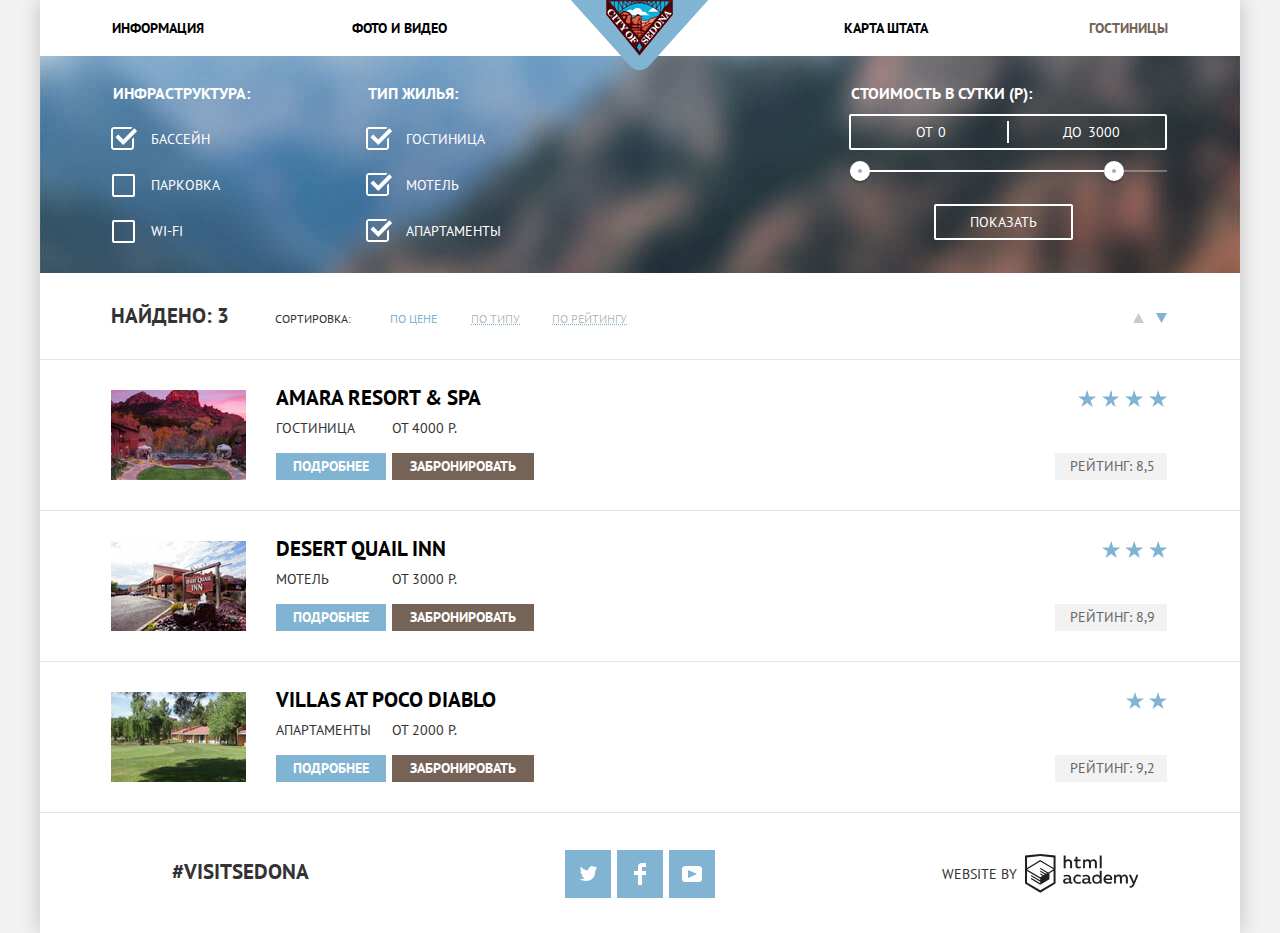
==== commit 74b63de1: "Внесены правки" ====
--- a/catalog.html
+++ b/catalog.html
@@ -8,185 +8,183 @@
     <link rel="stylesheet" href="css/style.css">
   </head>
   <body>
-    <div class="page-content">
-      <div class="catalog-content">
-        <header class="main-header">
-          <nav class="main-navigation">
-            <a class="main-header-logo" href="index.html">
-              <img src="img/logo.png" width="138" height="70" alt="Логотип Седоны">
-            </a>
-            <ul class="site-navigation">
-              <li><a href="#">Информация</a></li>
-              <li><a href="#">Фото и видео</a></li>
-              <li><a href="#">Карта штата</a></li>
-              <li class="site-navigation-current"><a>Гостиницы</a></li>
-            </ul>
-          </nav>
-        </header>
-        <main class="container">
-          <h1 class="visually-hidden">Поиск гостиниц в Седоне</h1>
-          <section class="filters">
-            <h2 class="visually-hidden">Фильтр гостиниц</h2>
-            <form class="filter" action="https://echo.htmlacademy.ru" method="get">
-              <fieldset>
-                <legend>Инфраструктура:</legend>
-                <ul>
-                  <li class="filter-option">
-                    <input class="visually-hidden filter-input" type="checkbox" name="swimming-pool" id="swimming-pool" checked>
-                    <label for="swimming-pool"> Бассейн</label>
-                  </li>
-                  <li class="filter-option">
-                      <input class="visually-hidden filter-input" type="checkbox" name="parking" id="parking">
-                      <label for="parking">Парковка</label>
-                  </li>
-                  <li class="filter-option">
-                      <input class="visually-hidden filter-input" type="checkbox" name="internet" id="internet">
-                      <label for="internet">Wi-Fi</label>
-                  </li>
-                </ul>
-              </fieldset>
-              <fieldset>
-                <legend>Тип жилья:</legend>
-                <ul>
-                  <li class="filter-option">
-                    <input class="visually-hidden filter-input" type="checkbox" name="hotel" id="hotel" checked>
-                    <label for="hotel">Гостиница</label>
-                  </li>
-                  <li class="filter-option">
-                      <input class="visually-hidden filter-input" type="checkbox" name="motel" id="motel" checked>
-                      <label for="motel">Мотель</label>
-                  </li>
-                  <li class="filter-option">
-                      <input class="visually-hidden filter-input" type="checkbox" name="appartament" id="appartament" checked>
-                      <label for="appartament">Апартаменты</label>
-                  </li>
-                </ul>
-              </fieldset>
-              <div class="filter-column">
-                <fieldset class="filter-range">
-                  <legend>Стоимость в сутки (р):</legend>
-                  <div class="price-controls">
-                    <label class="min-price">от <input type="text" name="min-price" value="0"></label>
-                    <label class="max-price">до <input type="text" name="max-price" value="3000"></label>
-                  </div>
-                  <div class="range-controls">
-                    <div class="scale">
-                      <div class="bar"></div>
-                    </div>                    
-                    <div class="range-toggle range-toggle-min"></div>
-                    <div class="range-toggle range-toggle-max"></div>
-                  </div>
-                </fieldset>
-                <button type="submit" class="results-button">Показать</button>
-              </div>
-            </form>
-          </section>
-          <section class="results">
-            <div class="sorting-layout">
-              <h2 class="visually-hidden">Результаты поиска</h2>
-              <b>Найдено: 3</b>
-              <span>Сортировка:</span>
-              <ul class="sorting-settings-1">
-                <li><a class="current-sorting">по цене</a></li>
-                <li><a class="sorting-button" href="#">по типу</a></li>
-                <li><a class="sorting-button" href="#">по рейтингу</a></li>
-              </ul>
-              <ul class="sorting-settings-2">
-                <li>
-                  <a href="#">
-                    <svg class="sorting-sign" x="0px" y="0px" width="11px" height="10px" viewBox="0 0 11 10" enable-background="new 0 0 11 10" xml:space="preserve">
-                    <polygon fill="#cacaca" points="5.5,0 0,10 11,10 "/>
-                    </svg>
-                    <span class="visually-hidden">по возрастанию</span>
-                  </a>
+    <div class="page-content catalog-content">
+      <header class="main-header">
+        <nav class="main-navigation">
+          <a class="main-header-logo" href="index.html">
+            <img src="img/logo.png" width="138" height="70" alt="Логотип Седоны">
+          </a>
+          <ul class="site-navigation">
+            <li><a href="#">Информация</a></li>
+            <li><a href="#">Фото и видео</a></li>
+            <li><a href="#">Карта штата</a></li>
+            <li class="site-navigation-current"><a>Гостиницы</a></li>
+          </ul>
+        </nav>
+      </header>
+      <main class="container">
+        <h1 class="visually-hidden">Поиск гостиниц в Седоне</h1>
+        <section class="filters">
+          <h2 class="visually-hidden">Фильтр гостиниц</h2>
+          <form class="filter" action="https://echo.htmlacademy.ru" method="get">
+            <fieldset>
+              <legend>Инфраструктура:</legend>
+              <ul>
+                <li class="filter-option">
+                  <input class="visually-hidden filter-input" type="checkbox" name="swimming-pool" id="swimming-pool" checked>
+                  <label for="swimming-pool"> Бассейн</label>
                 </li>
-                <li>
-                  <a>
-                    <svg class="current-sign" x="0px" y="0px" width="11px" height="10px" viewBox="0 0 11 10" enable-background="new 0 0 11 10" xml:space="preserve">
-                    <polygon fill="#cacaca" points="5.5,10 0,0 11,0 "/>
-                    </svg>
-                    <span class="visually-hidden">по убыванию</span>
-                  </a>
+                <li class="filter-option">
+                    <input class="visually-hidden filter-input" type="checkbox" name="parking" id="parking">
+                    <label for="parking">Парковка</label>
+                </li>
+                <li class="filter-option">
+                    <input class="visually-hidden filter-input" type="checkbox" name="internet" id="internet">
+                    <label for="internet">Wi-Fi</label>
                 </li>
               </ul>
+            </fieldset>
+            <fieldset>
+              <legend>Тип жилья:</legend>
+              <ul>
+                <li class="filter-option">
+                  <input class="visually-hidden filter-input" type="checkbox" name="hotel" id="hotel" checked>
+                  <label for="hotel">Гостиница</label>
+                </li>
+                <li class="filter-option">
+                    <input class="visually-hidden filter-input" type="checkbox" name="motel" id="motel" checked>
+                    <label for="motel">Мотель</label>
+                </li>
+                <li class="filter-option">
+                    <input class="visually-hidden filter-input" type="checkbox" name="appartament" id="appartament" checked>
+                    <label for="appartament">Апартаменты</label>
+                </li>
+              </ul>
+            </fieldset>
+            <div class="filter-column">
+              <fieldset class="filter-range">
+                <legend>Стоимость в сутки (р):</legend>
+                <div class="price-controls">
+                  <label class="min-price">от <input type="text" name="min-price" value="0"></label>
+                  <label class="max-price">до <input type="text" name="max-price" value="3000"></label>
+                </div>
+                <div class="range-controls">
+                  <div class="scale">
+                    <div class="bar"></div>
+                  </div>                    
+                  <div class="range-toggle range-toggle-min"></div>
+                  <div class="range-toggle range-toggle-max"></div>
+                </div>
+              </fieldset>
+              <button type="submit" class="results-button">Показать</button>
             </div>
-            <ul class="results-list">
-              <li class="result-item">
-                <a href="#"><img src="img/hotel-1.jpg" width="135" height="90" alt="гостиница Amara Resort & Spa"></a>
-                <div class="item-description">
-                  <h3 class="item-name"><a href="#">Amara Resort & Spa</a></h3>
-                  <p class="hotel-type">
-                    <span>Гостиница</span>
-                    <span>от 4000 р.</span>
-                  </p>
-                  <div class="buttons-layout">
+          </form>
+        </section>
+        <section class="results">
+          <div class="sorting-layout">
+            <h2 class="visually-hidden">Результаты поиска</h2>
+            <b>Найдено: 3</b>
+            <span>Сортировка:</span>
+            <ul class="sorting-settings-1">
+              <li><a class="current-sorting">по цене</a></li>
+              <li><a class="sorting-button" href="#">по типу</a></li>
+              <li><a class="sorting-button" href="#">по рейтингу</a></li>
+            </ul>
+            <ul class="sorting-settings-2">
+              <li>
+                <a href="#">
+                  <svg class="sorting-sign" x="0px" y="0px" width="11px" height="10px" viewBox="0 0 11 10" enable-background="new 0 0 11 10" xml:space="preserve">
+                  <polygon fill="#cacaca" points="5.5,0 0,10 11,10 "/>
+                  </svg>
+                  <span class="visually-hidden">по возрастанию</span>
+                </a>
+              </li>
+              <li>
+                <a>
+                  <svg class="current-sign" x="0px" y="0px" width="11px" height="10px" viewBox="0 0 11 10" enable-background="new 0 0 11 10" xml:space="preserve">
+                  <polygon fill="#cacaca" points="5.5,10 0,0 11,0 "/>
+                  </svg>
+                  <span class="visually-hidden">по убыванию</span>
+                </a>
+              </li>
+            </ul>
+          </div>
+          <ul class="results-list">
+            <li class="result-item">
+              <a href="#"><img src="img/hotel-1.jpg" width="135" height="90" alt="гостиница Amara Resort & Spa"></a>
+              <div class="item-description">
+                <h3 class="item-name"><a href="#">Amara Resort & Spa</a></h3>
+                <p class="hotel-type">
+                  <span>Гостиница</span>
+                  <span>от 4000 р.</span>
+                </p>
+                <div class="buttons-layout">
+                  <a class="more-button" href="#">Подробнее</a>
+                  <a class="book-button" href="#">Забронировать</a>
+                </div>
+              </div>
+              <div class="item-ratings">
+                <div class="star-rating"></div>
+                <p>Рейтинг: 8,5</p>
+              </div>
+            </li>
+            <li class="result-item">
+              <a href="#"><img src="img/hotel-2.jpg" width="135" height="90" alt="мотель Desert Quail Inn"></a>
+              <div class="item-description">
+                <h3 class="item-name"><a href="#">Desert Quail Inn</a></h3>
+                <p class="hotel-type">
+                  <span>Мотель</span>
+                  <span>от 3000 р.</span>
+                </p>
+                <div class="buttons-layout">
                     <a class="more-button" href="#">Подробнее</a>
                     <a class="book-button" href="#">Забронировать</a>
-                  </div>
                 </div>
-                <div class="item-ratings">
-                  <div class="star-rating"></div>
-                  <p>Рейтинг: 8,5</p>
+              </div>
+              <div class="item-ratings">
+                <div class="star-rating star-rating-1"></div>
+                <p>Рейтинг: 8,9</p>
+              </div>
+            </li>
+            <li class="result-item">
+              <a href="#"><img src="img/hotel-3.jpg" width="135" height="90" alt="апартаменты Villas at Poco Diablo"></a>
+              <div class="item-description">
+                <h3 class="item-name"><a href="#">Villas at Poco Diablo</a></h3>
+                <p class="hotel-type">
+                  <span>Апартаменты</span>
+                  <span>от 2000 р.</span>
+                </p>
+                <div class="buttons-layout">
+                    <a class="more-button" href="#">Подробнее</a>
+                    <a class="book-button" href="#">Забронировать</a>
                 </div>
-              </li>
-              <li class="result-item">
-                <a href="#"><img src="img/hotel-2.jpg" width="135" height="90" alt="мотель Desert Quail Inn"></a>
-                <div class="item-description">
-                  <h3 class="item-name"><a href="#">Desert Quail Inn</a></h3>
-                  <p class="hotel-type">
-                    <span>Мотель</span>
-                    <span>от 3000 р.</span>
-                  </p>
-                  <div class="buttons-layout">
-                      <a class="more-button" href="#">Подробнее</a>
-                      <a class="book-button" href="#">Забронировать</a>
-                  </div>
-                </div>
-                <div class="item-ratings">
-                  <div class="star-rating star-rating-1"></div>
-                  <p>Рейтинг: 8,9</p>
-                </div>
-              </li>
-              <li class="result-item">
-                <a href="#"><img src="img/hotel-3.jpg" width="135" height="90" alt="апартаменты Villas at Poco Diablo"></a>
-                <div class="item-description">
-                  <h3 class="item-name"><a href="#">Villas at Poco Diablo</a></h3>
-                  <p class="hotel-type">
-                    <span>Апартаменты</span>
-                    <span>от 2000 р.</span>
-                  </p>
-                  <div class="buttons-layout">
-                      <a class="more-button" href="#">Подробнее</a>
-                      <a class="book-button" href="#">Забронировать</a>
-                  </div>
-                </div>
-                <div class="item-ratings">
-                  <div class="star-rating star-rating-2"></div>
-                  <p>Рейтинг: 9,2</p>
-                </div>
-              </li>
-            </ul>
-          </section>
-        </main>
+              </div>
+              <div class="item-ratings">
+                <div class="star-rating star-rating-2"></div>
+                <p>Рейтинг: 9,2</p>
+              </div>
+            </li>
+          </ul>
+        </section>
+      </main>
 
-        <footer class="main-footer">
-          <p class="footer-tag">#visitSedona</p>
-          <div class="social-layout">
-            <ul class="footer-social">
-              <li><a class="social-button" href="www.twitter.com"><span class="visually-hidden">Twitter</span><svg xmlns="http://www.w3.org/2000/svg" xmlns:xlink="http://www.w3.org/1999/xlink" width="17" height="15"><image overflow="visible" width="17" height="15"/><path fill="#FFF" d="M10.95.144c1.685-.496 2.984.27 3.577 1.179.673-.231 1.331-.481 2.011-.708a2.345 2.345 0 0 1-.857 1.768c.685.17 1.304-.491 1.304-.491-.169 1-1.006 1.788-1.563 2.024-.231 6.75-3.175 11.217-10.077 11.082h-.446c-.41 0-4.164-.46-4.898-1.887 2.271.196 3.893-.422 4.693-1.177-.96-.3-2.679-.477-2.979-2.95.349.106.564.228 1.19.119C1.705 8.247.374 7.53.448 5.33c.285.328 1.067.536 1.34.472C1.085 5.561-.182 2.442.894.85c1.818 1.854 3.735 3.606 7.152 3.773C8.254 2.33 9.183.793 10.95.144z"/></svg></a></li>
-              <li><a class="social-button" href="www.facebook.com"><span class="visually-hidden">Facebook</span><svg xmlns="http://www.w3.org/2000/svg" width="12" height="22"><path fill="#FFF" d="M12 4V0H8a4 4 0 0 0-4 4v4H0v4h4v10h4V12h4V8H8V4h4z"/></svg></a></li>
-              <li><a class="social-button" href="www.youtube.com"><span class="visually-hidden">Youtube</span><svg xmlns="http://www.w3.org/2000/svg" xmlns:xlink="http://www.w3.org/1999/xlink" width="20" height="16"><image overflow="visible" width="20" height="16"/><path fill="#FFF" d="M17 0H3C1.35 0 0 1.35 0 3v10c0 1.65 1.35 3 3 3h14c1.65 0 3-1.35 3-3V3c0-1.65-1.35-3-3-3zM6.027 11.998V4.002L15.014 8l-8.987 3.998z"/></svg></a></li>
-            </ul>
-          </div>
-          <p class="footer-copyright">
-            <b>Website by</b>
-            <a class="copyright-link" href="https://htmlacademy.ru/intensive/htmlcss">
-              <svg width="113" height="39" viewBox="0 0 113 39"><path d="M401.93,351.51a2.07,2.07,0,0,0,.58-0.11v1.4a3.41,3.41,0,0,1-1.24.22,1.75,1.75,0,0,1-1.75-1,5.08,5.08,0,0,1-3.3,1.13c-1.59,0-3.06-.87-3.06-2.68,0-2.24,2.08-2.93,3.9-2.93a11.63,11.63,0,0,1,2.28.26v-0.31c0-1.09-.8-1.86-2.3-1.86a7.79,7.79,0,0,0-3.15.67v-1.79a10.72,10.72,0,0,1,3.35-.58c2.48,0,4,1.18,4,3.83v3.14A0.57,0.57,0,0,0,401.93,351.51Zm-6.76-1.19a1.42,1.42,0,0,0,1.64,1.29,3.56,3.56,0,0,0,2.53-1V349.1a10.21,10.21,0,0,0-1.9-.22C396.34,348.89,395.17,349.23,395.17,350.33Z" transform="translate(-355.09 -323.29)" fill="#231f20"/><path d="M408.15,343.91a5.29,5.29,0,0,1,2.7.67v1.79a4.28,4.28,0,0,0-2.42-.73,2.89,2.89,0,1,0,0,5.76,5.26,5.26,0,0,0,2.55-.67v1.8a6.58,6.58,0,0,1-2.9.6,4.42,4.42,0,0,1-4.72-4.54A4.54,4.54,0,0,1,408.15,343.91Z" transform="translate(-355.09 -323.29)" fill="#231f20"/><path d="M420.93,351.51a2.07,2.07,0,0,0,.58-0.11v1.4a3.41,3.41,0,0,1-1.24.22,1.75,1.75,0,0,1-1.75-1,5.08,5.08,0,0,1-3.3,1.13c-1.59,0-3.06-.87-3.06-2.68,0-2.24,2.08-2.93,3.9-2.93a11.63,11.63,0,0,1,2.28.26v-0.31c0-1.09-.8-1.86-2.3-1.86a7.79,7.79,0,0,0-3.15.67v-1.79a10.72,10.72,0,0,1,3.35-.58c2.48,0,4,1.18,4,3.83v3.14A0.57,0.57,0,0,0,420.93,351.51Zm-6.76-1.19a1.42,1.42,0,0,0,1.64,1.29,3.56,3.56,0,0,0,2.53-1V349.1a10.21,10.21,0,0,0-1.9-.22C415.33,348.89,414.17,349.23,414.17,350.33Z" transform="translate(-355.09 -323.29)" fill="#231f20"/><path d="M431.76,340.14V352.9H430v-1.39a4.07,4.07,0,0,1-3.35,1.62,4.62,4.62,0,0,1,0-9.22,4,4,0,0,1,3.15,1.37v-5.14h2ZM427,345.62a2.9,2.9,0,0,0,0,5.8,3,3,0,0,0,2.79-1.84v-2.13A3.06,3.06,0,0,0,427,345.62Z" transform="translate(-355.09 -323.29)" fill="#231f20"/><path d="M438.08,343.91c3.48,0,4.68,2.81,4.12,5.34h-6.58c0.22,1.57,1.75,2.22,3.35,2.22a6.41,6.41,0,0,0,2.77-.62v1.68a7.5,7.5,0,0,1-3.14.6c-2.68,0-5-1.53-5-4.61A4.39,4.39,0,0,1,438.08,343.91Zm0.09,1.62a2.39,2.39,0,0,0-2.57,2.26h4.85A2.06,2.06,0,0,0,438.17,345.53Z" transform="translate(-355.09 -323.29)" fill="#231f20"/><path d="M444.19,352.9v-8.75h1.73v1.09a4,4,0,0,1,2.92-1.33,3,3,0,0,1,2.73,1.4,4.33,4.33,0,0,1,3.06-1.4,3.21,3.21,0,0,1,3.32,3.52v5.47h-2v-5.41a1.67,1.67,0,0,0-1.73-1.84,2.94,2.94,0,0,0-2.17,1.18c0,0.2,0,.4,0,0.6v5.47h-2v-5.41a1.67,1.67,0,0,0-1.73-1.84,3.11,3.11,0,0,0-2.32,1.35v5.91h-2Z" transform="translate(-355.09 -323.29)" fill="#231f20"/><path d="M466.56,344.15h2l-4.1,9.93c-0.95,2.28-2.19,3-3.52,3a5,5,0,0,1-1.15-.15v-1.66a3,3,0,0,0,.89.13c0.95,0,1.66-.67,2.17-2l0.18-.44-4.16-8.82H461l3,6.6Z" transform="translate(-355.09 -323.29)" fill="#231f20"/><path d="M395.75,324.82v5a4,4,0,0,1,2.83-1.2,3.41,3.41,0,0,1,3.61,3.57v5.41h-2v-5.16a1.9,1.9,0,0,0-2-2.1,3.08,3.08,0,0,0-2.44,1.46v5.8h-2V324.82h2Z" transform="translate(-355.09 -323.29)" fill="#231f20"/><path d="M407.52,325.71v3.12h3.17v1.71h-3.17v4c0,1.15.53,1.53,1.66,1.53a4.71,4.71,0,0,0,1.77-.35v1.68a7.14,7.14,0,0,1-2.35.38,2.68,2.68,0,0,1-3-2.88v-4.38H404v-1.71h1.57v-2.64Z" transform="translate(-355.09 -323.29)" fill="#231f20"/><path d="M413.19,337.58v-8.75h1.73v1.09a4,4,0,0,1,2.92-1.33,3,3,0,0,1,2.73,1.4,4.33,4.33,0,0,1,3.06-1.4,3.21,3.21,0,0,1,3.32,3.52v5.47h-2v-5.41a1.67,1.67,0,0,0-1.73-1.84,2.94,2.94,0,0,0-2.17,1.18c0,0.2,0,.4,0,0.6v5.47h-2v-5.41a1.67,1.67,0,0,0-1.73-1.84,3.11,3.11,0,0,0-2.32,1.35v5.91h-2Z" transform="translate(-355.09 -323.29)" fill="#231f20"/><rect x="74.72" y="1.52" width="1.95" height="12.76" fill="#231f20"/><path d="M370.53,323.31l-0.16,0-15.28,1.6v28L370.37,362l15.28-9.09v-28Zm13.12,28.45-13.28,7.9-13.28-7.9V340.28l13.22,7.87,0,1.43-9.07-5.4v1.38l9.11,5.47,0,1.46-9.1-5.42v1.38l9.11,5.47h0l9.19-5.5v-1.39h0v-4.52l4.1-2.45v11.67Zm0-13.16L380,340.74h0l-1.68,1-8-4.76v1.38l6.84,4.07-0.06,0-0.15.09-1,.57-5.64-3.36v1.38l4.45,2.65-1.05.7,0,0-3.36-2v1.38l2.21,1.3-2.25,1.35-13.16-7.82,13.17-7.92h0Zm0-1.39-13.35-7.87h0l-13.2,7.86v-10.5l13.28-1.39,13.28,1.39v10.51Z" transform="translate(-355.09 -323.29)" fill="#231f20"/>
-              </svg>
-            </a>
-          </p>
-        </footer>
-      </div>
+      <footer class="main-footer">
+        <p class="footer-tag">#visitSedona</p>
+        <div class="social-layout">
+          <ul class="footer-social">
+            <li><a class="social-button" href="www.twitter.com"><span class="visually-hidden">Twitter</span><svg xmlns="http://www.w3.org/2000/svg" xmlns:xlink="http://www.w3.org/1999/xlink" width="17" height="15"><image overflow="visible" width="17" height="15"/><path fill="#FFF" d="M10.95.144c1.685-.496 2.984.27 3.577 1.179.673-.231 1.331-.481 2.011-.708a2.345 2.345 0 0 1-.857 1.768c.685.17 1.304-.491 1.304-.491-.169 1-1.006 1.788-1.563 2.024-.231 6.75-3.175 11.217-10.077 11.082h-.446c-.41 0-4.164-.46-4.898-1.887 2.271.196 3.893-.422 4.693-1.177-.96-.3-2.679-.477-2.979-2.95.349.106.564.228 1.19.119C1.705 8.247.374 7.53.448 5.33c.285.328 1.067.536 1.34.472C1.085 5.561-.182 2.442.894.85c1.818 1.854 3.735 3.606 7.152 3.773C8.254 2.33 9.183.793 10.95.144z"/></svg></a></li>
+            <li><a class="social-button" href="www.facebook.com"><span class="visually-hidden">Facebook</span><svg xmlns="http://www.w3.org/2000/svg" width="12" height="22"><path fill="#FFF" d="M12 4V0H8a4 4 0 0 0-4 4v4H0v4h4v10h4V12h4V8H8V4h4z"/></svg></a></li>
+            <li><a class="social-button" href="www.youtube.com"><span class="visually-hidden">Youtube</span><svg xmlns="http://www.w3.org/2000/svg" xmlns:xlink="http://www.w3.org/1999/xlink" width="20" height="16"><image overflow="visible" width="20" height="16"/><path fill="#FFF" d="M17 0H3C1.35 0 0 1.35 0 3v10c0 1.65 1.35 3 3 3h14c1.65 0 3-1.35 3-3V3c0-1.65-1.35-3-3-3zM6.027 11.998V4.002L15.014 8l-8.987 3.998z"/></svg></a></li>
+          </ul>
+        </div>
+        <p class="footer-copyright">
+          <b>Website by</b>
+          <a class="copyright-link" href="https://htmlacademy.ru/intensive/htmlcss">
+            <svg width="113" height="39" viewBox="0 0 113 39"><path d="M401.93,351.51a2.07,2.07,0,0,0,.58-0.11v1.4a3.41,3.41,0,0,1-1.24.22,1.75,1.75,0,0,1-1.75-1,5.08,5.08,0,0,1-3.3,1.13c-1.59,0-3.06-.87-3.06-2.68,0-2.24,2.08-2.93,3.9-2.93a11.63,11.63,0,0,1,2.28.26v-0.31c0-1.09-.8-1.86-2.3-1.86a7.79,7.79,0,0,0-3.15.67v-1.79a10.72,10.72,0,0,1,3.35-.58c2.48,0,4,1.18,4,3.83v3.14A0.57,0.57,0,0,0,401.93,351.51Zm-6.76-1.19a1.42,1.42,0,0,0,1.64,1.29,3.56,3.56,0,0,0,2.53-1V349.1a10.21,10.21,0,0,0-1.9-.22C396.34,348.89,395.17,349.23,395.17,350.33Z" transform="translate(-355.09 -323.29)" fill="#231f20"/><path d="M408.15,343.91a5.29,5.29,0,0,1,2.7.67v1.79a4.28,4.28,0,0,0-2.42-.73,2.89,2.89,0,1,0,0,5.76,5.26,5.26,0,0,0,2.55-.67v1.8a6.58,6.58,0,0,1-2.9.6,4.42,4.42,0,0,1-4.72-4.54A4.54,4.54,0,0,1,408.15,343.91Z" transform="translate(-355.09 -323.29)" fill="#231f20"/><path d="M420.93,351.51a2.07,2.07,0,0,0,.58-0.11v1.4a3.41,3.41,0,0,1-1.24.22,1.75,1.75,0,0,1-1.75-1,5.08,5.08,0,0,1-3.3,1.13c-1.59,0-3.06-.87-3.06-2.68,0-2.24,2.08-2.93,3.9-2.93a11.63,11.63,0,0,1,2.28.26v-0.31c0-1.09-.8-1.86-2.3-1.86a7.79,7.79,0,0,0-3.15.67v-1.79a10.72,10.72,0,0,1,3.35-.58c2.48,0,4,1.18,4,3.83v3.14A0.57,0.57,0,0,0,420.93,351.51Zm-6.76-1.19a1.42,1.42,0,0,0,1.64,1.29,3.56,3.56,0,0,0,2.53-1V349.1a10.21,10.21,0,0,0-1.9-.22C415.33,348.89,414.17,349.23,414.17,350.33Z" transform="translate(-355.09 -323.29)" fill="#231f20"/><path d="M431.76,340.14V352.9H430v-1.39a4.07,4.07,0,0,1-3.35,1.62,4.62,4.62,0,0,1,0-9.22,4,4,0,0,1,3.15,1.37v-5.14h2ZM427,345.62a2.9,2.9,0,0,0,0,5.8,3,3,0,0,0,2.79-1.84v-2.13A3.06,3.06,0,0,0,427,345.62Z" transform="translate(-355.09 -323.29)" fill="#231f20"/><path d="M438.08,343.91c3.48,0,4.68,2.81,4.12,5.34h-6.58c0.22,1.57,1.75,2.22,3.35,2.22a6.41,6.41,0,0,0,2.77-.62v1.68a7.5,7.5,0,0,1-3.14.6c-2.68,0-5-1.53-5-4.61A4.39,4.39,0,0,1,438.08,343.91Zm0.09,1.62a2.39,2.39,0,0,0-2.57,2.26h4.85A2.06,2.06,0,0,0,438.17,345.53Z" transform="translate(-355.09 -323.29)" fill="#231f20"/><path d="M444.19,352.9v-8.75h1.73v1.09a4,4,0,0,1,2.92-1.33,3,3,0,0,1,2.73,1.4,4.33,4.33,0,0,1,3.06-1.4,3.21,3.21,0,0,1,3.32,3.52v5.47h-2v-5.41a1.67,1.67,0,0,0-1.73-1.84,2.94,2.94,0,0,0-2.17,1.18c0,0.2,0,.4,0,0.6v5.47h-2v-5.41a1.67,1.67,0,0,0-1.73-1.84,3.11,3.11,0,0,0-2.32,1.35v5.91h-2Z" transform="translate(-355.09 -323.29)" fill="#231f20"/><path d="M466.56,344.15h2l-4.1,9.93c-0.95,2.28-2.19,3-3.52,3a5,5,0,0,1-1.15-.15v-1.66a3,3,0,0,0,.89.13c0.95,0,1.66-.67,2.17-2l0.18-.44-4.16-8.82H461l3,6.6Z" transform="translate(-355.09 -323.29)" fill="#231f20"/><path d="M395.75,324.82v5a4,4,0,0,1,2.83-1.2,3.41,3.41,0,0,1,3.61,3.57v5.41h-2v-5.16a1.9,1.9,0,0,0-2-2.1,3.08,3.08,0,0,0-2.44,1.46v5.8h-2V324.82h2Z" transform="translate(-355.09 -323.29)" fill="#231f20"/><path d="M407.52,325.71v3.12h3.17v1.71h-3.17v4c0,1.15.53,1.53,1.66,1.53a4.71,4.71,0,0,0,1.77-.35v1.68a7.14,7.14,0,0,1-2.35.38,2.68,2.68,0,0,1-3-2.88v-4.38H404v-1.71h1.57v-2.64Z" transform="translate(-355.09 -323.29)" fill="#231f20"/><path d="M413.19,337.58v-8.75h1.73v1.09a4,4,0,0,1,2.92-1.33,3,3,0,0,1,2.73,1.4,4.33,4.33,0,0,1,3.06-1.4,3.21,3.21,0,0,1,3.32,3.52v5.47h-2v-5.41a1.67,1.67,0,0,0-1.73-1.84,2.94,2.94,0,0,0-2.17,1.18c0,0.2,0,.4,0,0.6v5.47h-2v-5.41a1.67,1.67,0,0,0-1.73-1.84,3.11,3.11,0,0,0-2.32,1.35v5.91h-2Z" transform="translate(-355.09 -323.29)" fill="#231f20"/><rect x="74.72" y="1.52" width="1.95" height="12.76" fill="#231f20"/><path d="M370.53,323.31l-0.16,0-15.28,1.6v28L370.37,362l15.28-9.09v-28Zm13.12,28.45-13.28,7.9-13.28-7.9V340.28l13.22,7.87,0,1.43-9.07-5.4v1.38l9.11,5.47,0,1.46-9.1-5.42v1.38l9.11,5.47h0l9.19-5.5v-1.39h0v-4.52l4.1-2.45v11.67Zm0-13.16L380,340.74h0l-1.68,1-8-4.76v1.38l6.84,4.07-0.06,0-0.15.09-1,.57-5.64-3.36v1.38l4.45,2.65-1.05.7,0,0-3.36-2v1.38l2.21,1.3-2.25,1.35-13.16-7.82,13.17-7.92h0Zm0-1.39-13.35-7.87h0l-13.2,7.86v-10.5l13.28-1.39,13.28,1.39v10.51Z" transform="translate(-355.09 -323.29)" fill="#231f20"/>
+            </svg>
+          </a>
+        </p>
+      </footer>
     </div>
   </body>
 </html>
--- a/css/style.css
+++ b/css/style.css
@@ -389,7 +389,7 @@
   z-index: 1;
   margin-top: -126px;
 
-  background-color: rgba(249, 251, 246, 0.75);
+  background-color: rgba(255, 255, 255, 0.7);
 }
 
 .main-footer > p {
@@ -407,7 +407,7 @@
   line-height: 26px;
   text-align: center;
 
-  background-color: rgba(249, 251, 246, 0.75);
+  background-color: rgba(255, 255, 255, 0.7);
 }
 
 .social-layout {
@@ -421,7 +421,7 @@
       -ms-flex-pack: center;
           justify-content: center;
   width: 400px;
-  background-color: rgba(249, 251, 246, 0.75);
+  background-color: rgba(255, 255, 255, 0.7);
 }
 
 .footer-social {
@@ -479,13 +479,14 @@
   width: 400px;
   padding-top: 7px;
 
-  background-color: rgba(249, 251, 246, 0.75);
+  background-color: rgba(255, 255, 255, 0.7);
 }
 
 .footer-copyright b {
   margin-right: 8px;
   padding-bottom: 5px;
 
+  font-weight: normal;
   text-align: right;
 }
 
@@ -1235,4 +1236,5 @@
 
 .catalog-content .main-footer {
   margin-top: 0;
+  background-color: #fefefe;
 }